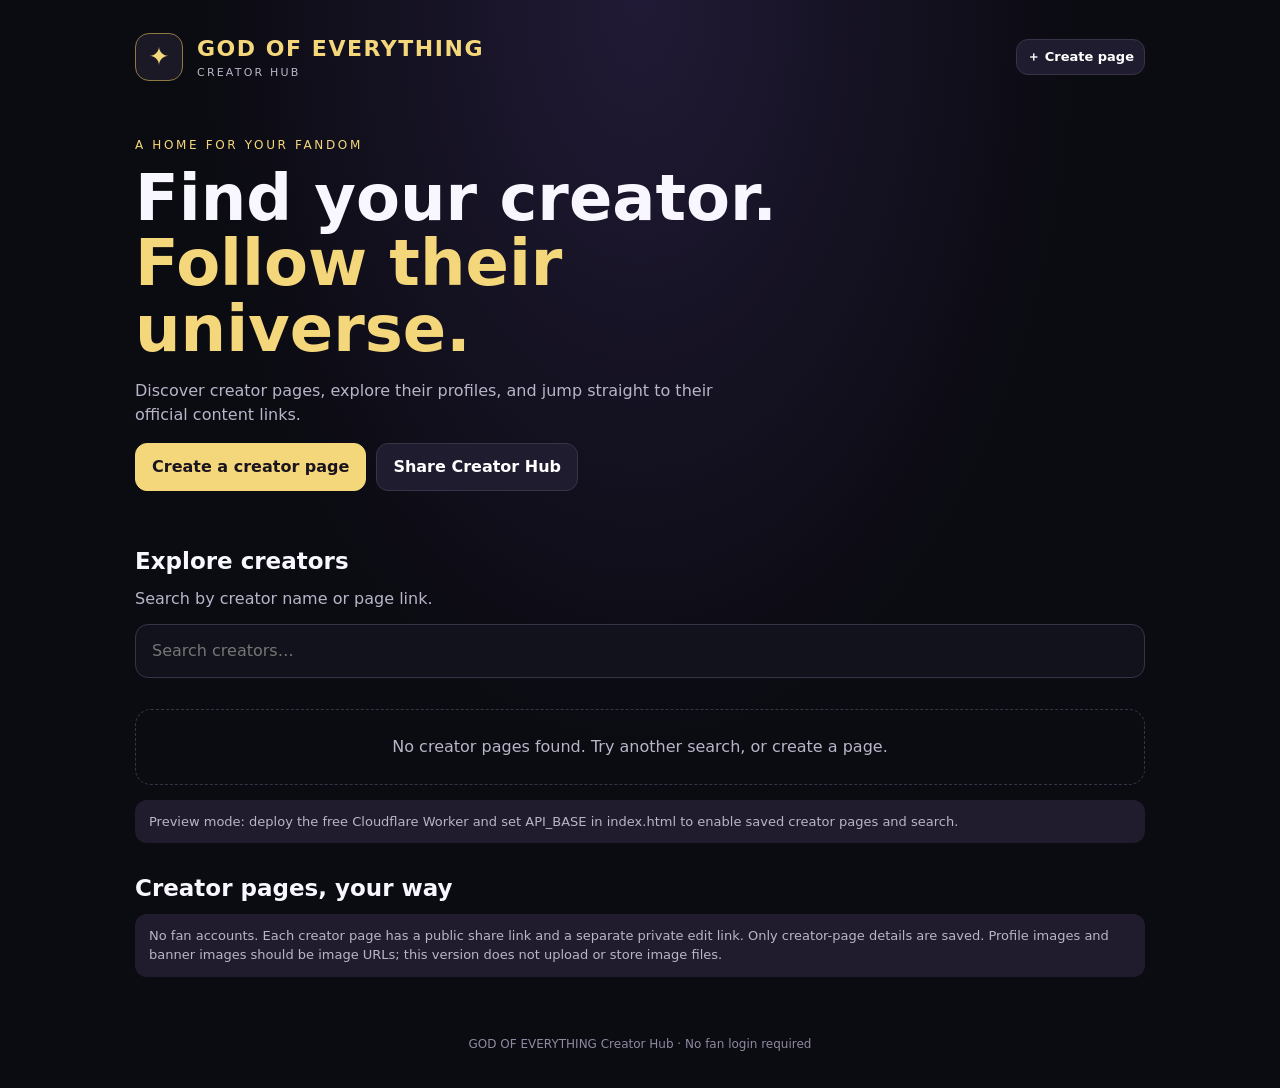
==== index.html @ 26db3690 "Add files via upload" ====
<!doctype html>
<html lang="en">
<head>
<meta charset="utf-8"><meta name="viewport" content="width=device-width, initial-scale=1">
<meta name="theme-color" content="#101019"><title>GOD OF EVERYTHING — Creator Hub</title>
<style>
:root{color-scheme:dark;--bg:#0b0b12;--panel:#151521;--panel2:#201c30;--gold:#f5d77b;--muted:#b9b5c9;--line:#393348;--danger:#ff9c9c}*{box-sizing:border-box}body{margin:0;background:radial-gradient(ellipse at top,#211a36 0%,var(--bg) 48%);color:#f8f6ff;font:16px/1.5 system-ui,-apple-system,Segoe UI,sans-serif}button,input,textarea,select{font:inherit}button{cursor:pointer}.wrap{max-width:1050px;margin:auto;padding:20px}.top{display:flex;align-items:center;gap:14px;padding:12px 0 24px}.logo{width:48px;height:48px;border:1px solid #8f7942;border-radius:14px;display:grid;place-items:center;color:var(--gold);font-size:25px;background:#1c1926}.brand{font-weight:900;letter-spacing:.07em;color:var(--gold);font-size:clamp(16px,3vw,22px)}.sub{color:var(--muted);font-size:11px;letter-spacing:.2em}.hero{padding:30px 0 25px}.eyebrow{color:var(--gold);font-size:12px;letter-spacing:.22em;text-transform:uppercase}.hero h1{font-size:clamp(34px,7vw,64px);line-height:1.03;max-width:720px;margin:12px 0}.hero p{color:var(--muted);max-width:620px}.actions,.filters,.socials{display:flex;gap:10px;flex-wrap:wrap}.btn{border:1px solid var(--line);background:var(--panel2);color:#fff;padding:11px 16px;border-radius:12px;font-weight:700}.btn.primary{background:var(--gold);color:#19141d;border-color:var(--gold)}.btn.small{padding:7px 10px;font-size:13px}.section{margin:28px 0}.section-head{display:flex;justify-content:space-between;gap:12px;align-items:end;flex-wrap:wrap}.section h2{margin:0 0 8px;font-size:23px}.muted{color:var(--muted)}.search{width:100%;padding:14px 16px;border-radius:13px;background:#12121d;border:1px solid var(--line);color:#fff}.grid{display:grid;grid-template-columns:repeat(auto-fill,minmax(230px,1fr));gap:15px;margin-top:16px}.creator-card{overflow:hidden;border:1px solid var(--line);border-radius:18px;background:var(--panel);cursor:pointer;transition:transform .15s,border-color .15s}.creator-card:hover{transform:translateY(-2px);border-color:#8f7942}.cover{height:105px;background:linear-gradient(130deg,#31234b,#17151f 70%);background-position:center;background-size:cover}.card-body{padding:14px}.avatar{width:62px;height:62px;object-fit:cover;border-radius:17px;border:2px solid #29233a;background:#2c2638;margin-top:-42px;position:relative}.creator-card h3{margin:7px 0 2px}.creator-card p{margin:0;color:var(--muted);font-size:14px;min-height:42px}.tag{font-size:11px;border:1px solid var(--line);border-radius:99px;padding:4px 8px;color:var(--gold);display:inline-block;margin-top:10px}.empty{padding:25px;text-align:center;border:1px dashed var(--line);border-radius:16px;color:var(--muted)}.notice{padding:12px 14px;border-radius:12px;background:#211c2d;color:var(--muted);font-size:13px}.footer{padding:30px 0 15px;color:#8f8aa0;font-size:12px;text-align:center}.hidden{display:none!important}.modal{position:fixed;inset:0;background:#05050bd9;display:grid;place-items:center;padding:15px;z-index:5;overflow:auto}.dialog{width:min(720px,100%);max-height:94vh;overflow:auto;background:#13131f;border:1px solid var(--line);border-radius:20px;padding:20px;box-shadow:0 20px 80px #0008}.dialog h2{margin-top:0}.formgrid{display:grid;grid-template-columns:1fr 1fr;gap:12px}.field{display:flex;flex-direction:column;gap:5px}.field.full{grid-column:1/-1}.field label{font-size:13px;color:var(--muted)}.field input,.field textarea,.field select{width:100%;padding:11px;border-radius:10px;border:1px solid var(--line);background:#0c0c15;color:#fff}.field textarea{min-height:80px;resize:vertical}.modal-actions{display:flex;justify-content:space-between;gap:10px;flex-wrap:wrap;margin-top:18px}.profile-cover{height:190px;background:linear-gradient(120deg,#35234f,#17151f);background-position:center;background-size:cover;border-radius:15px}.profile-info{display:flex;align-items:end;gap:15px;margin:-45px 18px 15px;position:relative}.profile-avatar{width:100px;height:100px;object-fit:cover;border-radius:22px;border:3px solid #151521;background:#2b243a}.profile-bio{white-space:pre-wrap;color:var(--muted)}.profile-content{padding:5px 4px}.linkbtn{display:inline-block;text-decoration:none;color:#17131d;background:var(--gold);padding:9px 12px;border-radius:10px;font-weight:750}.secondarylink{color:var(--gold);overflow-wrap:anywhere}.error{color:var(--danger);font-size:13px}.success{color:#b7f5c8;font-size:13px}@media(max-width:600px){.wrap{padding:15px}.formgrid{grid-template-columns:1fr}.field.full{grid-column:auto}.profile-cover{height:145px}.profile-info{margin-left:10px;margin-right:10px}.profile-avatar{width:82px;height:82px}}
</style></head>
<body><main class="wrap">
<header class="top"><div class="logo">✦</div><div><div class="brand">GOD OF EVERYTHING</div><div class="sub">CREATOR HUB</div></div><div style="margin-left:auto"><button class="btn small" id="createTop">＋ Create page</button></div></header>
<section class="hero"><div class="eyebrow">A home for your fandom</div><h1>Find your creator.<br><span style="color:var(--gold)">Follow their universe.</span></h1><p>Discover creator pages, explore their profiles, and jump straight to their official content links.</p><div class="actions"><button class="btn primary" id="createHero">Create a creator page</button><button class="btn" id="copyHome">Share Creator Hub</button></div></section>
<section class="section"><div class="section-head"><div><h2>Explore creators</h2><div class="muted">Search by creator name or page link.</div></div></div><div style="margin-top:13px"><input class="search" id="search" placeholder="Search creators…" autocomplete="off"></div><div class="grid" id="creatorGrid"></div><div id="empty" class="empty hidden" style="margin-top:15px">No creator pages found. Try another search, or create a page.</div><div id="loadNote" class="notice" style="margin-top:15px">Creator directory connects when the free Cloudflare Worker is configured.</div></section>
<section class="section"><h2>Creator pages, your way</h2><div class="notice">No fan accounts. Each creator page has a public share link and a separate private edit link. Only creator-page details are saved. Profile images and banner images should be image URLs; this version does not upload or store image files.</div></section>
<footer class="footer">GOD OF EVERYTHING Creator Hub · No fan login required</footer></main>
<div class="modal hidden" id="editorModal" role="dialog" aria-modal="true"><div class="dialog"><div style="display:flex;justify-content:space-between;gap:12px;align-items:center"><h2 id="editorTitle">Create your creator page</h2><button class="btn small" id="closeEditor">Close</button></div><p class="muted">Add only what you want fans to see. Use public image URLs for profile and banner images.</p><form id="creatorForm"><div class="formgrid">
<div class="field"><label for="name">Creator display name *</label><input id="name" required maxlength="60" placeholder="Your creator name"></div>
<div class="field"><label for="slug">Page address *</label><input id="slug" required maxlength="48" pattern="[A-Za-z0-9-]+" placeholder="your-creator-name"></div>
<div class="field full"><label for="bio">Bio / description</label><textarea id="bio" maxlength="500" placeholder="Tell fans what you create…"></textarea></div>
<div class="field"><label for="avatar">Profile image URL</label><input id="avatar" type="url" placeholder="https://…"></div>
<div class="field"><label for="banner">Background / banner image URL</label><input id="banner" type="url" placeholder="https://…"></div>
<div class="field"><label for="bgcolor">Background colour</label><input id="bgcolor" type="color" value="#211a36" style="height:45px;padding:5px"></div>
<div class="field"><label for="youtube">YouTube link</label><input id="youtube" type="url" placeholder="https://youtube.com/…"></div>
<div class="field"><label for="twitch">Twitch link</label><input id="twitch" type="url" placeholder="https://twitch.tv/…"></div>
<div class="field"><label for="instagram">Instagram link</label><input id="instagram" type="url" placeholder="https://instagram.com/…"></div>
<div class="field"><label for="xlink">X link</label><input id="xlink" type="url" placeholder="https://x.com/…"></div>
<div class="field full"><label for="other">Other content link</label><input id="other" type="url" placeholder="https://…"></div>
<div class="field full"><label for="editKey">Private edit key (only needed to edit an existing page)</label><input id="editKey" type="password" autocomplete="off" placeholder="Leave blank when creating a new page"></div>
</div><p class="muted" style="font-size:12px">Your public page link can be shared with fans. Keep your private edit key secret. Do not put passwords or personal information in your public profile.</p><div id="formMessage" aria-live="polite"></div><div class="modal-actions"><button type="button" class="btn" id="cancelEditor">Cancel</button><button type="submit" class="btn primary" id="saveBtn">Create page</button></div></form></div></div>
<div class="modal hidden" id="profileModal" role="dialog" aria-modal="true"><div class="dialog"><div style="display:flex;justify-content:flex-end"><button class="btn small" id="closeProfile">Close</button></div><div id="profileView"></div><div class="modal-actions"><button class="btn" id="editProfileBtn">Edit this page</button><button class="btn" id="reportBtn">Report page</button><button class="btn primary" id="shareProfileBtn">Copy creator link</button></div><div id="profileMessage" aria-live="polite"></div></div></div>
<script>
// Configure this URL after deploying worker.js. Leave blank for local preview only.
const API_BASE = '';
const $ = id => document.getElementById(id);
let creators = [], activeProfile = null, editingSlug = null;
const fields = ['name','slug','bio','avatar','banner','bgcolor','youtube','twitch','instagram','xlink','other'];
function safeUrl(value){try{const u=new URL(value);return ['https:','http:'].includes(u.protocol)?u.href:''}catch{return ''}}
function slugify(s){return s.toLowerCase().trim().replace(/[^a-z0-9]+/g,'-').replace(/^-|-$/g,'').slice(0,48)}
function esc(s=''){return String(s).replace(/[&<>"']/g,c=>({'&':'&amp;','<':'&lt;','>':'&gt;','"':'&quot;',"'":'&#39;'}[c]))}
function imageStyle(url,fallback){const u=safeUrl(url);return u?`background-image:url('${u.replace(/'/g,'%27')}')`:`background:${fallback}`}
function card(c){return `<article class="creator-card" tabindex="0" data-slug="${esc(c.slug)}"><div class="cover" style="${imageStyle(c.banner,c.bgcolor||'#31234b')}"></div><div class="card-body"><img class="avatar" src="${esc(safeUrl(c.avatar)||'data:image/svg+xml,%3Csvg xmlns=%22http://www.w3.org/2000/svg%22 viewBox=%220 0 100 100%22%3E%3Crect width=%22100%22 height=%22100%22 rx=%2220%22 fill=%22%232c2638%22/%3E%3Ctext x=%2250%22 y=%2264%22 text-anchor=%22middle%22 font-size=%2248%22 fill=%22%23f5d77b%22%3E✦%3C/text%3E%3C/svg%3E')}" alt=""><h3>${esc(c.name)}</h3><p>${esc(c.bio||'Creator page')}</p><span class="tag">Open creator page ↗</span></div></article>`}
function render(){const q=$('search').value.toLowerCase().trim();const filtered=creators.filter(c=>`${c.name} ${c.slug} ${c.bio||''}`.toLowerCase().includes(q));$('creatorGrid').innerHTML=filtered.map(card).join('');$('empty').classList.toggle('hidden',filtered.length!==0);$('creatorGrid').querySelectorAll('[data-slug]').forEach(el=>{const open=()=>showProfile(el.dataset.slug);el.addEventListener('click',open);el.addEventListener('keydown',e=>{if(e.key==='Enter'||e.key===' '){e.preventDefault();open()}})});}
async function loadCreators(){if(!API_BASE){$('loadNote').textContent='Preview mode: deploy the free Cloudflare Worker and set API_BASE in index.html to enable saved creator pages and search.';render();return}try{const r=await fetch(API_BASE+'/creators');if(!r.ok)throw Error('Could not load creator directory');const d=await r.json();creators=d.creators||[];$('loadNote').classList.add('hidden');render();const qs=new URLSearchParams(location.search);const slug=qs.get('creator');if(slug)showProfile(slug);const edit=qs.get('edit'),key=qs.get('key');if(edit&&key){const c=creators.find(x=>x.slug===edit);if(c){openEditor(c);$('editKey').value=key;}}}catch(e){$('loadNote').textContent='Creator directory could not connect. Check the Worker URL and deployment.';render()}}
function openEditor(c=null){editingSlug=c?.slug||null;$('creatorForm').reset();$('bgcolor').value=c?.bgcolor||'#211a36';fields.forEach(k=>{if(c&&$(k))$(k).value=c[k]||''});$('editKey').value='';$('editorTitle').textContent=c?'Edit creator page':'Create your creator page';$('saveBtn').textContent=c?'Save changes':'Create page';$('formMessage').innerHTML='';$('editorModal').classList.remove('hidden');if(c)$('editKey').focus();}
function closeEditor(){$('editorModal').classList.add('hidden')}
function showProfile(slug){const c=creators.find(x=>x.slug===slug);if(!c)return;activeProfile=c;$('profileView').innerHTML=`<div class="profile-cover" style="${imageStyle(c.banner,c.bgcolor||'#211a36')}"></div><div class="profile-info"><img class="profile-avatar" src="${esc(safeUrl(c.avatar)||'data:image/svg+xml,%3Csvg xmlns=%22http://www.w3.org/2000/svg%22 viewBox=%220 0 100 100%22%3E%3Crect width=%22100%22 height=%22100%22 rx=%2220%22 fill=%22%232c2638%22/%3E%3Ctext x=%2250%22 y=%2264%22 text-anchor=%22middle%22 font-size=%2248%22 fill=%22%23f5d77b%22%3E✦%3C/text%3E%3C/svg%3E')}" alt=""><div><h2 style="margin:0">${esc(c.name)}</h2><div class="muted">@${esc(c.slug)}</div></div></div><div class="profile-content"><p class="profile-bio">${esc(c.bio||'Welcome to my creator page!')}</p><div class="socials">${[['YouTube',c.youtube],['Twitch',c.twitch],['Instagram',c.instagram],['X',c.xlink],['Content',c.other]].filter(x=>safeUrl(x[1])).map(([n,u])=>`<a class="linkbtn" href="${esc(safeUrl(u))}" target="_blank" rel="noopener noreferrer">${n} ↗</a>`).join('')}</div><p class="muted" style="font-size:12px;margin-top:16px">Public creator page · ${esc(location.origin+location.pathname+'?creator='+encodeURIComponent(c.slug))}</p></div>`;$('profileMessage').innerHTML='';$('profileModal').classList.remove('hidden');history.replaceState({},'',location.pathname+'?creator='+encodeURIComponent(c.slug));}
async function submitCreator(e){e.preventDefault();const p={};fields.forEach(k=>p[k]=$(k).value.trim());p.slug=slugify(p.slug||p.name);p.bgcolor=$('bgcolor').value;p.editKey=$('editKey').value.trim();if(!p.name||!p.slug){$('formMessage').innerHTML='<p class="error">Creator name and page address are required.</p>';return}for(const k of ['avatar','banner','youtube','twitch','instagram','xlink','other'])if(p[k]&&!safeUrl(p[k])){$('formMessage').innerHTML=`<p class="error">Please enter a valid http or https URL for ${k}.</p>`;return}if(!API_BASE){$('formMessage').innerHTML='<p class="error">Online saving is not connected yet. Deploy worker.js, create the KV binding, and set API_BASE in index.html first.</p>';return}const isEdit=Boolean(editingSlug);if(isEdit&&p.slug!==editingSlug){$('formMessage').innerHTML='<p class="error">For now, the page address cannot be changed while editing.</p>';return}const endpoint=isEdit?'/creators/'+encodeURIComponent(editingSlug):'/creators';const method=isEdit?'PUT':'POST';$('saveBtn').disabled=true;$('formMessage').textContent='Saving…';try{const r=await fetch(API_BASE+endpoint,{method,headers:{'Content-Type':'application/json',...(p.editKey?{'Authorization':'Bearer '+p.editKey}:{})},body:JSON.stringify(p)});const d=await r.json();if(!r.ok)throw Error(d.error||'Could not save creator page');const editKey=d.editKey||p.editKey;if(!isEdit&&editKey){const privateUrl=location.origin+location.pathname+'?edit='+encodeURIComponent(p.slug)+'&key='+encodeURIComponent(editKey);$('formMessage').innerHTML=`<p class="success">Creator page created!</p><p><b>Copy and save your private edit link now. It will not be shown publicly:</b></p><input id="privateLink" class="search" readonly value="${esc(privateUrl)}"><button type="button" class="btn small" id="copyPrivate">Copy private edit link</button><p class="muted">Keep this link secret. The public link is separate.</p>`;$('copyPrivate').onclick=()=>navigator.clipboard.writeText(privateUrl); }else{$('formMessage').innerHTML='<p class="success">Changes saved.</p>'}await loadCreators();if(!isEdit){const c=creators.find(x=>x.slug===p.slug);if(c)activeProfile=c;} }catch(err){$('formMessage').innerHTML=`<p class="error">${esc(err.message)}</p>`}finally{$('saveBtn').disabled=false}}
$('creatorForm').addEventListener('submit',submitCreator);$('createTop').onclick=$('createHero').onclick=()=>openEditor();$('closeEditor').onclick=$('cancelEditor').onclick=closeEditor;$('search').addEventListener('input',render);$('closeProfile').onclick=()=>{$('profileModal').classList.add('hidden');history.replaceState({},'',location.pathname)};$('editProfileBtn').onclick=()=>{const c=activeProfile;$('profileModal').classList.add('hidden');openEditor(c)};$('shareProfileBtn').onclick=async()=>{if(!activeProfile)return;const u=location.origin+location.pathname+'?creator='+encodeURIComponent(activeProfile.slug);try{await navigator.clipboard.writeText(u);$('profileMessage').innerHTML='<p class="success">Creator link copied.</p>'}catch{$('profileMessage').innerHTML=`<p>Copy this link: <span class="secondarylink">${esc(u)}</span></p>`}};$('reportBtn').onclick=()=>{if(!activeProfile)return;const subject=encodeURIComponent('Creator page report: '+activeProfile.name);const body=encodeURIComponent('Please review this creator page.\nPage: '+location.origin+location.pathname+'?creator='+activeProfile.slug+'\nReason: ');location.href='mailto:visvamgg@gmail.com?subject='+subject+'&body='+body};$('copyHome').onclick=async()=>{try{await navigator.clipboard.writeText(location.origin+location.pathname);$('copyHome').textContent='Link copied!'}catch{$('copyHome').textContent=location.origin+location.pathname}};
// Direct links can open public creator pages. Editing requires the private key supplied by the creator.
async function handleDirectLinks(){const qs=new URLSearchParams(location.search);const slug=qs.get('creator');if(slug){await loadCreators();return}const edit=qs.get('edit'),key=qs.get('key');if(edit&&key){await loadCreators();const c=creators.find(x=>x.slug===edit);if(c){openEditor(c);$('editKey').value=key;}}}
loadCreators();
</script></body></html>
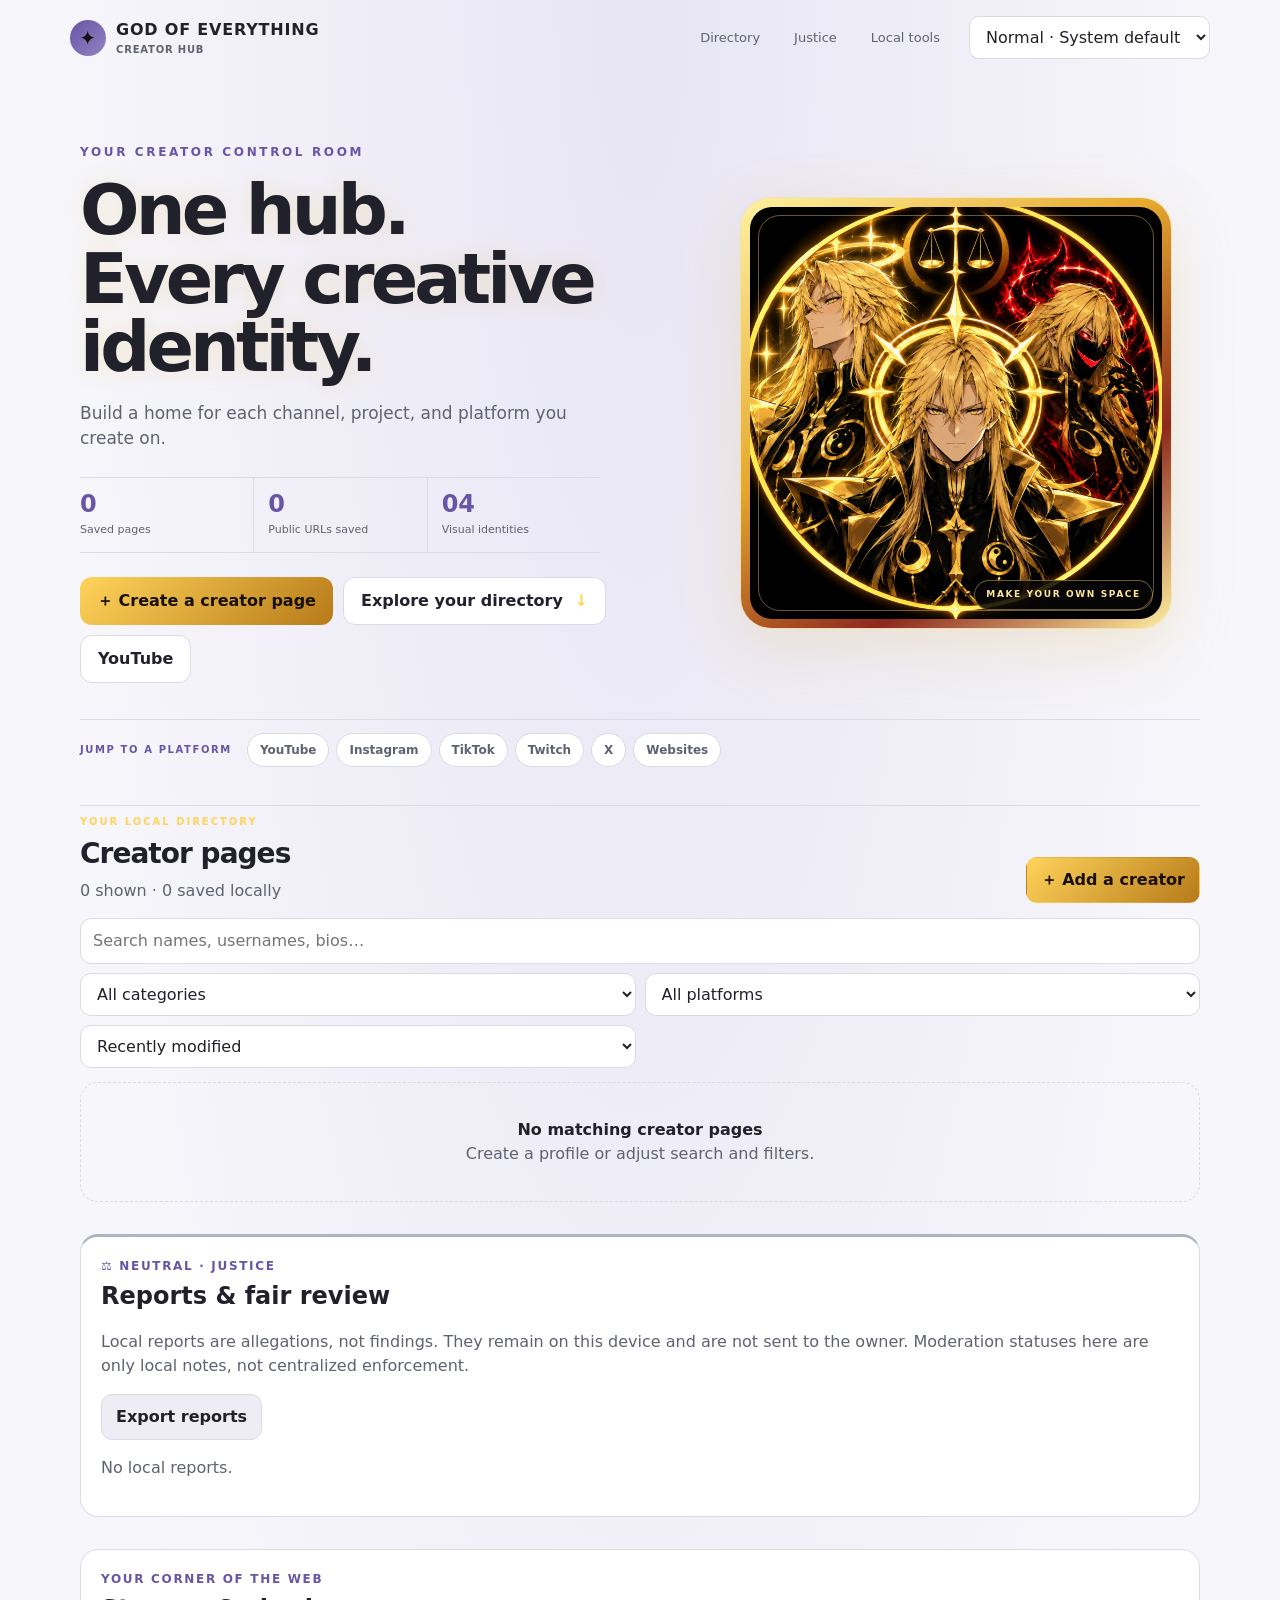
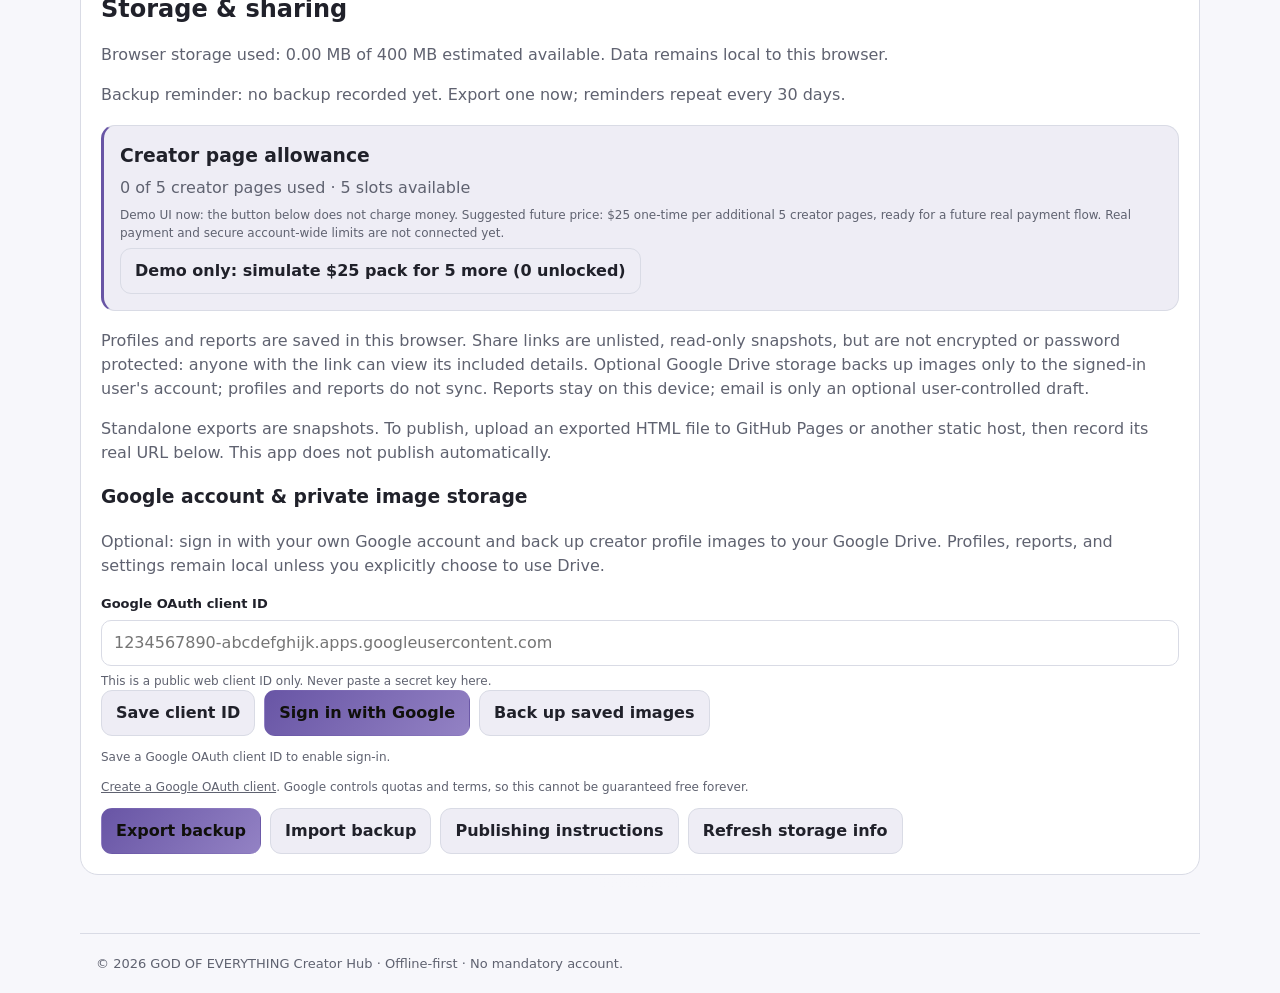
==== commit 6bd717cf: "Add files via upload" ====
--- a/index.html
+++ b/index.html
@@ -1,51 +1,26 @@
-<!doctype html>
+﻿<!doctype html>
 <html lang="en">
 <head>
-<meta charset="utf-8"><meta name="viewport" content="width=device-width, initial-scale=1">
-<meta name="theme-color" content="#101019"><title>GOD OF EVERYTHING — Creator Hub</title>
-<style>
-:root{color-scheme:dark;--bg:#0b0b12;--panel:#151521;--panel2:#201c30;--gold:#f5d77b;--muted:#b9b5c9;--line:#393348;--danger:#ff9c9c}*{box-sizing:border-box}body{margin:0;background:radial-gradient(ellipse at top,#211a36 0%,var(--bg) 48%);color:#f8f6ff;font:16px/1.5 system-ui,-apple-system,Segoe UI,sans-serif}button,input,textarea,select{font:inherit}button{cursor:pointer}.wrap{max-width:1050px;margin:auto;padding:20px}.top{display:flex;align-items:center;gap:14px;padding:12px 0 24px}.logo{width:48px;height:48px;border:1px solid #8f7942;border-radius:14px;display:grid;place-items:center;color:var(--gold);font-size:25px;background:#1c1926}.brand{font-weight:900;letter-spacing:.07em;color:var(--gold);font-size:clamp(16px,3vw,22px)}.sub{color:var(--muted);font-size:11px;letter-spacing:.2em}.hero{padding:30px 0 25px}.eyebrow{color:var(--gold);font-size:12px;letter-spacing:.22em;text-transform:uppercase}.hero h1{font-size:clamp(34px,7vw,64px);line-height:1.03;max-width:720px;margin:12px 0}.hero p{color:var(--muted);max-width:620px}.actions,.filters,.socials{display:flex;gap:10px;flex-wrap:wrap}.btn{border:1px solid var(--line);background:var(--panel2);color:#fff;padding:11px 16px;border-radius:12px;font-weight:700}.btn.primary{background:var(--gold);color:#19141d;border-color:var(--gold)}.btn.small{padding:7px 10px;font-size:13px}.section{margin:28px 0}.section-head{display:flex;justify-content:space-between;gap:12px;align-items:end;flex-wrap:wrap}.section h2{margin:0 0 8px;font-size:23px}.muted{color:var(--muted)}.search{width:100%;padding:14px 16px;border-radius:13px;background:#12121d;border:1px solid var(--line);color:#fff}.grid{display:grid;grid-template-columns:repeat(auto-fill,minmax(230px,1fr));gap:15px;margin-top:16px}.creator-card{overflow:hidden;border:1px solid var(--line);border-radius:18px;background:var(--panel);cursor:pointer;transition:transform .15s,border-color .15s}.creator-card:hover{transform:translateY(-2px);border-color:#8f7942}.cover{height:105px;background:linear-gradient(130deg,#31234b,#17151f 70%);background-position:center;background-size:cover}.card-body{padding:14px}.avatar{width:62px;height:62px;object-fit:cover;border-radius:17px;border:2px solid #29233a;background:#2c2638;margin-top:-42px;position:relative}.creator-card h3{margin:7px 0 2px}.creator-card p{margin:0;color:var(--muted);font-size:14px;min-height:42px}.tag{font-size:11px;border:1px solid var(--line);border-radius:99px;padding:4px 8px;color:var(--gold);display:inline-block;margin-top:10px}.empty{padding:25px;text-align:center;border:1px dashed var(--line);border-radius:16px;color:var(--muted)}.notice{padding:12px 14px;border-radius:12px;background:#211c2d;color:var(--muted);font-size:13px}.footer{padding:30px 0 15px;color:#8f8aa0;font-size:12px;text-align:center}.hidden{display:none!important}.modal{position:fixed;inset:0;background:#05050bd9;display:grid;place-items:center;padding:15px;z-index:5;overflow:auto}.dialog{width:min(720px,100%);max-height:94vh;overflow:auto;background:#13131f;border:1px solid var(--line);border-radius:20px;padding:20px;box-shadow:0 20px 80px #0008}.dialog h2{margin-top:0}.formgrid{display:grid;grid-template-columns:1fr 1fr;gap:12px}.field{display:flex;flex-direction:column;gap:5px}.field.full{grid-column:1/-1}.field label{font-size:13px;color:var(--muted)}.field input,.field textarea,.field select{width:100%;padding:11px;border-radius:10px;border:1px solid var(--line);background:#0c0c15;color:#fff}.field textarea{min-height:80px;resize:vertical}.modal-actions{display:flex;justify-content:space-between;gap:10px;flex-wrap:wrap;margin-top:18px}.profile-cover{height:190px;background:linear-gradient(120deg,#35234f,#17151f);background-position:center;background-size:cover;border-radius:15px}.profile-info{display:flex;align-items:end;gap:15px;margin:-45px 18px 15px;position:relative}.profile-avatar{width:100px;height:100px;object-fit:cover;border-radius:22px;border:3px solid #151521;background:#2b243a}.profile-bio{white-space:pre-wrap;color:var(--muted)}.profile-content{padding:5px 4px}.linkbtn{display:inline-block;text-decoration:none;color:#17131d;background:var(--gold);padding:9px 12px;border-radius:10px;font-weight:750}.secondarylink{color:var(--gold);overflow-wrap:anywhere}.error{color:var(--danger);font-size:13px}.success{color:#b7f5c8;font-size:13px}@media(max-width:600px){.wrap{padding:15px}.formgrid{grid-template-columns:1fr}.field.full{grid-column:auto}.profile-cover{height:145px}.profile-info{margin-left:10px;margin-right:10px}.profile-avatar{width:82px;height:82px}}
-</style></head>
-<body><main class="wrap">
-<header class="top"><div class="logo">✦</div><div><div class="brand">GOD OF EVERYTHING</div><div class="sub">CREATOR HUB</div></div><div style="margin-left:auto"><button class="btn small" id="createTop">＋ Create page</button></div></header>
-<section class="hero"><div class="eyebrow">A home for your fandom</div><h1>Find your creator.<br><span style="color:var(--gold)">Follow their universe.</span></h1><p>Discover creator pages, explore their profiles, and jump straight to their official content links.</p><div class="actions"><button class="btn primary" id="createHero">Create a creator page</button><button class="btn" id="copyHome">Share Creator Hub</button></div></section>
-<section class="section"><div class="section-head"><div><h2>Explore creators</h2><div class="muted">Search by creator name or page link.</div></div></div><div style="margin-top:13px"><input class="search" id="search" placeholder="Search creators…" autocomplete="off"></div><div class="grid" id="creatorGrid"></div><div id="empty" class="empty hidden" style="margin-top:15px">No creator pages found. Try another search, or create a page.</div><div id="loadNote" class="notice" style="margin-top:15px">Creator directory connects when the free Cloudflare Worker is configured.</div></section>
-<section class="section"><h2>Creator pages, your way</h2><div class="notice">No fan accounts. Each creator page has a public share link and a separate private edit link. Only creator-page details are saved. Profile images and banner images should be image URLs; this version does not upload or store image files.</div></section>
-<footer class="footer">GOD OF EVERYTHING Creator Hub · No fan login required</footer></main>
-<div class="modal hidden" id="editorModal" role="dialog" aria-modal="true"><div class="dialog"><div style="display:flex;justify-content:space-between;gap:12px;align-items:center"><h2 id="editorTitle">Create your creator page</h2><button class="btn small" id="closeEditor">Close</button></div><p class="muted">Add only what you want fans to see. Use public image URLs for profile and banner images.</p><form id="creatorForm"><div class="formgrid">
-<div class="field"><label for="name">Creator display name *</label><input id="name" required maxlength="60" placeholder="Your creator name"></div>
-<div class="field"><label for="slug">Page address *</label><input id="slug" required maxlength="48" pattern="[A-Za-z0-9-]+" placeholder="your-creator-name"></div>
-<div class="field full"><label for="bio">Bio / description</label><textarea id="bio" maxlength="500" placeholder="Tell fans what you create…"></textarea></div>
-<div class="field"><label for="avatar">Profile image URL</label><input id="avatar" type="url" placeholder="https://…"></div>
-<div class="field"><label for="banner">Background / banner image URL</label><input id="banner" type="url" placeholder="https://…"></div>
-<div class="field"><label for="bgcolor">Background colour</label><input id="bgcolor" type="color" value="#211a36" style="height:45px;padding:5px"></div>
-<div class="field"><label for="youtube">YouTube link</label><input id="youtube" type="url" placeholder="https://youtube.com/…"></div>
-<div class="field"><label for="twitch">Twitch link</label><input id="twitch" type="url" placeholder="https://twitch.tv/…"></div>
-<div class="field"><label for="instagram">Instagram link</label><input id="instagram" type="url" placeholder="https://instagram.com/…"></div>
-<div class="field"><label for="xlink">X link</label><input id="xlink" type="url" placeholder="https://x.com/…"></div>
-<div class="field full"><label for="other">Other content link</label><input id="other" type="url" placeholder="https://…"></div>
-<div class="field full"><label for="editKey">Private edit key (only needed to edit an existing page)</label><input id="editKey" type="password" autocomplete="off" placeholder="Leave blank when creating a new page"></div>
-</div><p class="muted" style="font-size:12px">Your public page link can be shared with fans. Keep your private edit key secret. Do not put passwords or personal information in your public profile.</p><div id="formMessage" aria-live="polite"></div><div class="modal-actions"><button type="button" class="btn" id="cancelEditor">Cancel</button><button type="submit" class="btn primary" id="saveBtn">Create page</button></div></form></div></div>
-<div class="modal hidden" id="profileModal" role="dialog" aria-modal="true"><div class="dialog"><div style="display:flex;justify-content:flex-end"><button class="btn small" id="closeProfile">Close</button></div><div id="profileView"></div><div class="modal-actions"><button class="btn" id="editProfileBtn">Edit this page</button><button class="btn" id="reportBtn">Report page</button><button class="btn primary" id="shareProfileBtn">Copy creator link</button></div><div id="profileMessage" aria-live="polite"></div></div></div>
-<script>
-// Configure this URL after deploying worker.js. Leave blank for local preview only.
-const API_BASE = '';
-const $ = id => document.getElementById(id);
-let creators = [], activeProfile = null, editingSlug = null;
-const fields = ['name','slug','bio','avatar','banner','bgcolor','youtube','twitch','instagram','xlink','other'];
-function safeUrl(value){try{const u=new URL(value);return ['https:','http:'].includes(u.protocol)?u.href:''}catch{return ''}}
-function slugify(s){return s.toLowerCase().trim().replace(/[^a-z0-9]+/g,'-').replace(/^-|-$/g,'').slice(0,48)}
-function esc(s=''){return String(s).replace(/[&<>"']/g,c=>({'&':'&amp;','<':'&lt;','>':'&gt;','"':'&quot;',"'":'&#39;'}[c]))}
-function imageStyle(url,fallback){const u=safeUrl(url);return u?`background-image:url('${u.replace(/'/g,'%27')}')`:`background:${fallback}`}
-function card(c){return `<article class="creator-card" tabindex="0" data-slug="${esc(c.slug)}"><div class="cover" style="${imageStyle(c.banner,c.bgcolor||'#31234b')}"></div><div class="card-body"><img class="avatar" src="${esc(safeUrl(c.avatar)||'data:image/svg+xml,%3Csvg xmlns=%22http://www.w3.org/2000/svg%22 viewBox=%220 0 100 100%22%3E%3Crect width=%22100%22 height=%22100%22 rx=%2220%22 fill=%22%232c2638%22/%3E%3Ctext x=%2250%22 y=%2264%22 text-anchor=%22middle%22 font-size=%2248%22 fill=%22%23f5d77b%22%3E✦%3C/text%3E%3C/svg%3E')}" alt=""><h3>${esc(c.name)}</h3><p>${esc(c.bio||'Creator page')}</p><span class="tag">Open creator page ↗</span></div></article>`}
-function render(){const q=$('search').value.toLowerCase().trim();const filtered=creators.filter(c=>`${c.name} ${c.slug} ${c.bio||''}`.toLowerCase().includes(q));$('creatorGrid').innerHTML=filtered.map(card).join('');$('empty').classList.toggle('hidden',filtered.length!==0);$('creatorGrid').querySelectorAll('[data-slug]').forEach(el=>{const open=()=>showProfile(el.dataset.slug);el.addEventListener('click',open);el.addEventListener('keydown',e=>{if(e.key==='Enter'||e.key===' '){e.preventDefault();open()}})});}
-async function loadCreators(){if(!API_BASE){$('loadNote').textContent='Preview mode: deploy the free Cloudflare Worker and set API_BASE in index.html to enable saved creator pages and search.';render();return}try{const r=await fetch(API_BASE+'/creators');if(!r.ok)throw Error('Could not load creator directory');const d=await r.json();creators=d.creators||[];$('loadNote').classList.add('hidden');render();const qs=new URLSearchParams(location.search);const slug=qs.get('creator');if(slug)showProfile(slug);const edit=qs.get('edit'),key=qs.get('key');if(edit&&key){const c=creators.find(x=>x.slug===edit);if(c){openEditor(c);$('editKey').value=key;}}}catch(e){$('loadNote').textContent='Creator directory could not connect. Check the Worker URL and deployment.';render()}}
-function openEditor(c=null){editingSlug=c?.slug||null;$('creatorForm').reset();$('bgcolor').value=c?.bgcolor||'#211a36';fields.forEach(k=>{if(c&&$(k))$(k).value=c[k]||''});$('editKey').value='';$('editorTitle').textContent=c?'Edit creator page':'Create your creator page';$('saveBtn').textContent=c?'Save changes':'Create page';$('formMessage').innerHTML='';$('editorModal').classList.remove('hidden');if(c)$('editKey').focus();}
-function closeEditor(){$('editorModal').classList.add('hidden')}
-function showProfile(slug){const c=creators.find(x=>x.slug===slug);if(!c)return;activeProfile=c;$('profileView').innerHTML=`<div class="profile-cover" style="${imageStyle(c.banner,c.bgcolor||'#211a36')}"></div><div class="profile-info"><img class="profile-avatar" src="${esc(safeUrl(c.avatar)||'data:image/svg+xml,%3Csvg xmlns=%22http://www.w3.org/2000/svg%22 viewBox=%220 0 100 100%22%3E%3Crect width=%22100%22 height=%22100%22 rx=%2220%22 fill=%22%232c2638%22/%3E%3Ctext x=%2250%22 y=%2264%22 text-anchor=%22middle%22 font-size=%2248%22 fill=%22%23f5d77b%22%3E✦%3C/text%3E%3C/svg%3E')}" alt=""><div><h2 style="margin:0">${esc(c.name)}</h2><div class="muted">@${esc(c.slug)}</div></div></div><div class="profile-content"><p class="profile-bio">${esc(c.bio||'Welcome to my creator page!')}</p><div class="socials">${[['YouTube',c.youtube],['Twitch',c.twitch],['Instagram',c.instagram],['X',c.xlink],['Content',c.other]].filter(x=>safeUrl(x[1])).map(([n,u])=>`<a class="linkbtn" href="${esc(safeUrl(u))}" target="_blank" rel="noopener noreferrer">${n} ↗</a>`).join('')}</div><p class="muted" style="font-size:12px;margin-top:16px">Public creator page · ${esc(location.origin+location.pathname+'?creator='+encodeURIComponent(c.slug))}</p></div>`;$('profileMessage').innerHTML='';$('profileModal').classList.remove('hidden');history.replaceState({},'',location.pathname+'?creator='+encodeURIComponent(c.slug));}
-async function submitCreator(e){e.preventDefault();const p={};fields.forEach(k=>p[k]=$(k).value.trim());p.slug=slugify(p.slug||p.name);p.bgcolor=$('bgcolor').value;p.editKey=$('editKey').value.trim();if(!p.name||!p.slug){$('formMessage').innerHTML='<p class="error">Creator name and page address are required.</p>';return}for(const k of ['avatar','banner','youtube','twitch','instagram','xlink','other'])if(p[k]&&!safeUrl(p[k])){$('formMessage').innerHTML=`<p class="error">Please enter a valid http or https URL for ${k}.</p>`;return}if(!API_BASE){$('formMessage').innerHTML='<p class="error">Online saving is not connected yet. Deploy worker.js, create the KV binding, and set API_BASE in index.html first.</p>';return}const isEdit=Boolean(editingSlug);if(isEdit&&p.slug!==editingSlug){$('formMessage').innerHTML='<p class="error">For now, the page address cannot be changed while editing.</p>';return}const endpoint=isEdit?'/creators/'+encodeURIComponent(editingSlug):'/creators';const method=isEdit?'PUT':'POST';$('saveBtn').disabled=true;$('formMessage').textContent='Saving…';try{const r=await fetch(API_BASE+endpoint,{method,headers:{'Content-Type':'application/json',...(p.editKey?{'Authorization':'Bearer '+p.editKey}:{})},body:JSON.stringify(p)});const d=await r.json();if(!r.ok)throw Error(d.error||'Could not save creator page');const editKey=d.editKey||p.editKey;if(!isEdit&&editKey){const privateUrl=location.origin+location.pathname+'?edit='+encodeURIComponent(p.slug)+'&key='+encodeURIComponent(editKey);$('formMessage').innerHTML=`<p class="success">Creator page created!</p><p><b>Copy and save your private edit link now. It will not be shown publicly:</b></p><input id="privateLink" class="search" readonly value="${esc(privateUrl)}"><button type="button" class="btn small" id="copyPrivate">Copy private edit link</button><p class="muted">Keep this link secret. The public link is separate.</p>`;$('copyPrivate').onclick=()=>navigator.clipboard.writeText(privateUrl); }else{$('formMessage').innerHTML='<p class="success">Changes saved.</p>'}await loadCreators();if(!isEdit){const c=creators.find(x=>x.slug===p.slug);if(c)activeProfile=c;} }catch(err){$('formMessage').innerHTML=`<p class="error">${esc(err.message)}</p>`}finally{$('saveBtn').disabled=false}}
-$('creatorForm').addEventListener('submit',submitCreator);$('createTop').onclick=$('createHero').onclick=()=>openEditor();$('closeEditor').onclick=$('cancelEditor').onclick=closeEditor;$('search').addEventListener('input',render);$('closeProfile').onclick=()=>{$('profileModal').classList.add('hidden');history.replaceState({},'',location.pathname)};$('editProfileBtn').onclick=()=>{const c=activeProfile;$('profileModal').classList.add('hidden');openEditor(c)};$('shareProfileBtn').onclick=async()=>{if(!activeProfile)return;const u=location.origin+location.pathname+'?creator='+encodeURIComponent(activeProfile.slug);try{await navigator.clipboard.writeText(u);$('profileMessage').innerHTML='<p class="success">Creator link copied.</p>'}catch{$('profileMessage').innerHTML=`<p>Copy this link: <span class="secondarylink">${esc(u)}</span></p>`}};$('reportBtn').onclick=()=>{if(!activeProfile)return;const subject=encodeURIComponent('Creator page report: '+activeProfile.name);const body=encodeURIComponent('Please review this creator page.\nPage: '+location.origin+location.pathname+'?creator='+activeProfile.slug+'\nReason: ');location.href='mailto:visvamgg@gmail.com?subject='+subject+'&body='+body};$('copyHome').onclick=async()=>{try{await navigator.clipboard.writeText(location.origin+location.pathname);$('copyHome').textContent='Link copied!'}catch{$('copyHome').textContent=location.origin+location.pathname}};
-// Direct links can open public creator pages. Editing requires the private key supplied by the creator.
-async function handleDirectLinks(){const qs=new URLSearchParams(location.search);const slug=qs.get('creator');if(slug){await loadCreators();return}const edit=qs.get('edit'),key=qs.get('key');if(edit&&key){await loadCreators();const c=creators.find(x=>x.slug===edit);if(c){openEditor(c);$('editKey').value=key;}}}
-loadCreators();
-</script></body></html>
+<meta charset="utf-8"><meta name="viewport" content="width=device-width,initial-scale=1"><meta name="theme-color" content="#080706"><meta name="description" content="Official GOD OF EVERYTHING creator hub. Browse and manage creator pages and social links.">
+<link rel="manifest" href="manifest.json"><link rel="icon" href="icon.svg" type="image/svg+xml"><link rel="stylesheet" href="styles.css"><title>GOD OF EVERYTHING — Creator Hub</title>
+</head>
+<body data-theme="normal">
+<header><div class="wrap top"><a class="brand" href="#home"><span class="mark" aria-hidden="true">✦</span><span>GOD OF EVERYTHING<small>CREATOR HUB</small></span></a><nav class="hub-nav" aria-label="Hub navigation"><a href="#creators">Directory</a><a href="#justice">Justice</a><a href="#settings">Local tools</a></nav><label class="sr-only" for="appTheme">Dashboard theme</label><select id="appTheme" aria-label="Dashboard theme"><option value="normal">Normal · System default</option><option value="good">Good · Holy</option><option value="evil">Bad · Devil</option><option value="justice">Neutral · Yin & Yang</option></select></div></header>
+<main class="wrap simple-home" id="home"><section class="simple-profile" aria-labelledby="homeTitle"><div class="home-copy"><p class="eyebrow">YOUR CREATOR CONTROL ROOM</p><h1 id="homeTitle">One hub.<br>Every creative identity.</h1><p class="tagline">Build a home for each channel, project, and platform you create on.</p><div class="home-stats" aria-label="Creator hub overview"><div><strong id="statProfiles">0</strong><span>Saved pages</span></div><div><strong id="statPublicLinks">0</strong><span>Public URLs saved</span></div><div><strong>04</strong><span>Visual identities</span></div></div><div class="simple-quicklinks"><button id="createTop">＋ Create a creator page</button><a href="#creators">Explore your directory <span>↓</span></a><a href="https://youtube.com" target="_blank" rel="noopener noreferrer">YouTube</a></div></div><div class="simple-art-frame"><img class="simple-art" src="brand-artwork.png" alt="GOD OF EVERYTHING character artwork" onerror="this.hidden=true;this.nextElementSibling.hidden=false"><div class="simple-art-fallback" hidden aria-label="GOD OF EVERYTHING artwork unavailable"><span>GOD</span><b>OF</b><span>EVERYTHING</span><i>✦</i></div><span class="art-caption">MAKE YOUR OWN SPACE</span></div><nav class="platform-shortcuts" aria-label="Filter creator pages by platform"><span>JUMP TO A PLATFORM</span><button data-home-platform="youtube">YouTube</button><button data-home-platform="instagram">Instagram</button><button data-home-platform="tiktok">TikTok</button><button data-home-platform="twitch">Twitch</button><button data-home-platform="x">X</button><button data-home-platform="website">Websites</button></nav></section><section class="simple-index" id="creators"><div class="simple-index-head"><div><p class="eyebrow">YOUR LOCAL DIRECTORY</p><h2>Creator pages</h2><p id="count" class="muted">Loading local data…</p></div><button class="primary" id="createDirectory">＋ Add a creator</button></div><div class="filters"><label class="sr-only" for="search">Search creator pages</label><input id="search" type="search" placeholder="Search names, usernames, bios…"><label class="sr-only" for="categoryFilter">Filter by category</label><select id="categoryFilter"><option value="">All categories</option><option>Art & design</option><option>Business</option><option>Comedy</option><option>Education</option><option>Fashion & beauty</option><option>Fitness & health</option><option>Food</option><option>Gaming</option><option>Lifestyle</option><option>Music</option><option>News & commentary</option><option>Podcast</option><option>Technology</option><option>Travel</option><option>Other</option></select><label class="sr-only" for="platformFilter">Filter by platform</label><select id="platformFilter"><option value="">All platforms</option><option value="youtube">YouTube</option><option value="instagram">Instagram</option><option value="tiktok">TikTok</option><option value="twitch">Twitch</option><option value="x">X</option><option value="facebook">Facebook</option><option value="discord">Discord</option><option value="linkedin">LinkedIn</option><option value="website">Website</option><option value="other">Other/custom</option></select><label class="sr-only" for="sort">Sort pages</label><select id="sort"><option value="updated">Recently modified</option><option value="name">Creator name</option><option value="created">Recently created</option></select></div><div id="grid" class="grid"></div></section><input id="backupInput" type="file" accept="application/json,.json" hidden>
+<section class="panel justice-panel" id="justice"><div class="eyebrow">⚖ Neutral · Justice</div><h2>Reports & fair review</h2><p class="muted">Local reports are allegations, not findings. They remain on this device and are not sent to the owner. Moderation statuses here are only local notes, not centralized enforcement.</p><div class="actions"><button id="reportsExport" class="secondary">Export reports</button></div><div id="reportsList"></div></section>
+<section class="panel" id="settings"><div class="eyebrow">Your corner of the web</div><h2>Storage & sharing</h2><p id="storageInfo" class="muted">Checking local storage…</p><p id="backupReminder" class="muted" role="status">Checking backup reminder…</p><div class="creator-quota" aria-labelledby="creatorQuotaTitle"><h3 id="creatorQuotaTitle">Creator page allowance</h3><p id="creatorQuotaStatus" class="muted" role="status">Checking creator page allowance…</p><p class="hint">Demo UI now: the button below does not charge money. Suggested future price: $25 one-time per additional 5 creator pages, ready for a future real payment flow. Real payment and secure account-wide limits are not connected yet.</p><button id="demoUnlockCreatorPack" class="secondary" type="button">Demo only: simulate $25 pack for 5 more</button></div><p class="muted">Profiles and reports are saved in this browser. Share links are unlisted, read-only snapshots, but are not encrypted or password protected: anyone with the link can view its included details. Optional Google Drive storage backs up images only to the signed-in user's account; profiles and reports do not sync. Reports stay on this device; email is only an optional user-controlled draft.</p><p class="muted">Standalone exports are snapshots. To publish, upload an exported HTML file to GitHub Pages or another static host, then record its real URL below. This app does not publish automatically.</p><div class="actions"><button class="primary" id="backupExport">Export backup</button><label class="btn secondary" for="backupInput">Import backup</label><button id="publishingHelp" class="secondary">Publishing instructions</button><button id="storageRefresh" class="secondary">Refresh storage info</button></div><div id="publishingPanel" class="hint" hidden><p>1. Select Export on a profile. 2. Upload the downloaded HTML file to GitHub Pages or another static host. 3. Open and verify the public page. 4. Return to that profile and save the actual public URL in its Published URL field. Future edits require exporting and uploading the updated file. A single static file is not a shared multi-user database.</p></div></section>
+</main><footer><div class="wrap">© <span id="year"></span> GOD OF EVERYTHING Creator Hub · Offline-first · No mandatory account.</div></footer>
+<div class="backdrop" id="editorDialog" role="dialog" aria-modal="true" aria-labelledby="editorTitle"><section class="modal"><div class="modal-head"><div><div class="eyebrow">Creator page builder</div><h2 id="editorTitle">Create creator page</h2></div><button class="close" data-close="editorDialog" aria-label="Close">×</button></div><form id="editorForm"><div class="form-grid">
+<div class="field"><label for="name">Creator name *</label><input id="name" required maxlength="70"></div><div class="field"><label for="slug">Username / page ID *</label><input id="slug" required maxlength="48" pattern="[a-zA-Z0-9\-]+"><span class="hint">Letters, numbers, and hyphens only.</span></div>
+<div class="field"><label for="category">Category</label><select id="category"><option>Other</option><option>Art & design</option><option>Business</option><option>Comedy</option><option>Education</option><option>Fashion & beauty</option><option>Fitness & health</option><option>Food</option><option>Gaming</option><option>Lifestyle</option><option>Music</option><option>News & commentary</option><option>Podcast</option><option>Technology</option><option>Travel</option></select></div><div class="field"><label for="profileTheme">Creator page theme</label><select id="profileTheme"><option value="normal">Normal · System default</option><option value="good">Good · Holy</option><option value="evil">Bad · Devil</option><option value="justice">Neutral · Yin & Yang</option></select></div>
+<div class="field full"><label for="bio">Short biography</label><textarea id="bio" maxlength="500"></textarea></div><div class="field full"><label for="description">Long description</label><textarea id="description" maxlength="4000"></textarea></div>
+<div class="field"><label for="avatarFile">Profile picture</label><input id="avatarFile" type="file" accept="image/png,image/jpeg,image/webp,image/gif"><img id="avatarPreview" class="editor-image-preview" alt="Profile picture preview" hidden><button id="removeAvatar" type="button" class="secondary image-remove" hidden>Remove profile picture</button><span class="hint">PNG, JPEG, WebP or GIF. Max 1.2 MB. Images are stored on this device and included in backups and page exports.</span></div><div class="field"><label for="coverFile">Cover image</label><input id="coverFile" type="file" accept="image/png,image/jpeg,image/webp,image/gif"><img id="coverPreview" class="editor-image-preview cover-preview" alt="Cover image preview" hidden><button id="removeCover" type="button" class="secondary image-remove" hidden>Remove cover image</button><span class="hint">PNG, JPEG, WebP or GIF. Max 1.2 MB.</span></div>
+<div class="field"><label for="backgroundColor">Background color</label><input id="backgroundColor" type="color" value="#0b1020"></div><div class="field"><label for="backgroundGradient">Background gradient</label><select id="backgroundGradient"><option value="">Theme default</option><option value="sunrise">Warm sunrise</option><option value="ocean">Ocean blue</option><option value="cosmic">Cosmic violet</option></select></div>
+<div class="field"><label for="youtube">YouTube</label><input id="youtube" type="url" placeholder="https://youtube.com/@name"></div><div class="field"><label for="instagram">Instagram</label><input id="instagram" type="url" placeholder="https://instagram.com/name"></div><div class="field"><label for="tiktok">TikTok</label><input id="tiktok" type="url" placeholder="https://tiktok.com/@name"></div><div class="field"><label for="twitch">Twitch</label><input id="twitch" type="url" placeholder="https://twitch.tv/name"></div><div class="field"><label for="x">X</label><input id="x" type="url" placeholder="https://x.com/name"></div><div class="field"><label for="facebook">Facebook</label><input id="facebook" type="url" placeholder="https://facebook.com/name"></div><div class="field"><label for="discord">Discord</label><input id="discord" type="url" placeholder="https://discord.gg/..."></div><div class="field"><label for="linkedin">LinkedIn</label><input id="linkedin" type="url" placeholder="https://linkedin.com/in/name"></div><div class="field"><label for="website">Website / podcast</label><input id="website" type="url" placeholder="https://example.com"></div><div class="field"><label for="other">Other social link</label><input id="other" type="url" placeholder="https://..."></div>
+<div class="field full"><label>Custom links</label><div id="customLinks"></div><div class="actions"><button type="button" id="addCustomLink" class="secondary">＋ Add link</button><button type="button" id="resetTheme" class="secondary">Reset theme defaults</button></div></div><div class="field full"><label for="publishedUrl">Published URL (optional)</label><input id="publishedUrl" type="url" placeholder="Save only after you upload and verify the real URL"></div></div><p class="hint">Theme changes preserve profile details. Local drafts are not public. Social URLs are manual links; no account is connected.</p><div class="actions"><button type="button" class="secondary" data-close="editorDialog">Cancel</button><button type="button" class="secondary" id="editorPreview">Preview unsaved changes</button><button type="submit" class="primary">Save page</button></div></form></section></div>
+<div class="backdrop" id="previewDialog" role="dialog" aria-modal="true" aria-labelledby="previewTitle"><section class="modal preview"><div class="modal-head"><div><div class="eyebrow">Local preview · not published</div><h2 id="previewTitle">Creator page preview</h2></div><button class="close" data-close="previewDialog" aria-label="Close">×</button></div><div id="previewContent"></div><div class="actions"><button class="secondary" data-close="previewDialog">Close</button><button id="previewReport" class="secondary">Report page</button><button id="previewShare" class="secondary">Share page</button><button id="previewExport" class="primary">Export standalone HTML</button></div></section></div>
+<div class="backdrop" id="shareLinkDialog" role="dialog" aria-modal="true" aria-labelledby="shareLinkTitle"><section class="modal"><div class="modal-head"><div><div class="eyebrow">Creator page link</div><h2 id="shareLinkTitle">Your share link is ready</h2></div><button class="close" data-close="shareLinkDialog" aria-label="Close">×</button></div><p id="shareLinkNote" class="muted"></p><div class="field"><label for="shareLinkValue">Shareable link</label><input id="shareLinkValue" type="url" readonly></div><div class="actions"><button class="secondary" data-close="shareLinkDialog">Close</button><button id="copyShareLink" class="primary">Copy link</button></div></section></div>
+<div class="backdrop" id="reportDialog" role="dialog" aria-modal="true" aria-labelledby="reportTitle"><section class="modal"><div class="modal-head"><div><div class="eyebrow">Neutral · Justice</div><h2 id="reportTitle">Report a page</h2></div><button class="close" data-close="reportDialog" aria-label="Close">×</button></div><form id="reportForm"><p id="reportedPage" class="muted"></p><input id="reportPageId" type="hidden"><div class="field"><label for="reportCategory">Category *</label><select id="reportCategory" required><option value="">Choose a reason</option><option>Impersonation</option><option>Spam</option><option>Inappropriate content</option><option>Broken or misleading links</option><option>Other</option></select></div><div class="field"><label for="reportDetails">Explanation *</label><textarea id="reportDetails" required maxlength="1200"></textarea></div><div class="field"><label for="reportReference">Reference to relevant content (optional)</label><input id="reportReference" type="url" placeholder="https://..."></div><p class="hint">Saved only on this device. It will not be sent to the owner. A report is not proof of wrongdoing.</p><div class="actions"><button type="button" class="secondary" data-close="reportDialog">Cancel</button><button type="submit" class="primary">Save local report</button></div></form></section></div>
+<div class="backdrop" id="importDialog" role="dialog" aria-modal="true" aria-labelledby="importTitle"><section class="modal"><div class="modal-head"><div><div class="eyebrow">Backup restore</div><h2 id="importTitle">Review import</h2></div><button class="close" data-close="importDialog" aria-label="Close">×</button></div><p id="importSummary"></p><label for="importMode">Import behavior</label><select id="importMode"><option value="merge">Merge (replace matching IDs)</option><option value="replace">Replace all local profiles and reports</option></select><div class="actions"><button class="secondary" data-close="importDialog">Cancel</button><button id="confirmImport" class="primary">Confirm import</button></div></section></div>
+<div class="toast" id="toast" role="status" aria-live="polite"></div><script src="https://accounts.google.com/gsi/client" async defer></script><script src="drive-storage.js" defer></script><script src="app.js" defer></script>
+</body></html>
--- a/styles.css
+++ b/styles.css
@@ -0,0 +1,209 @@
+:root{color-scheme:dark;--bg:#080706;--surface:#15120e;--surface2:#211a10;--text:#fff8e7;--muted:#c2b69b;--line:#5a4520;--accent:#ffd45b;--accent-2:#b77a19}
+body[data-theme="good"]{color-scheme:light;--bg:#fffaf0;--surface:#fff;--surface2:#fff5dc;--text:#29251b;--muted:#6b6251;--line:#e8d9b7;--accent:#b28b35;--accent-2:#e3bd6a}
+body[data-theme="evil"]{--bg:#10090c;--surface:#1c1117;--surface2:#2d161f;--text:#fff1f3;--muted:#c5aab1;--line:#542938;--accent:#ef5268;--accent-2:#a81834}
+body[data-theme="justice"]{--bg:#17191d;--surface:#22262c;--surface2:#2c3139;--text:#f1f2f3;--muted:#b5bac2;--line:#454b55;--accent:#c5ccd4;--accent-2:#969fa9}
+*{box-sizing:border-box}body{margin:0;background:radial-gradient(ellipse at 50% 0%,#49300d 0%,#17100a 28%,var(--bg) 68%);color:var(--text);font:16px/1.5 system-ui,-apple-system,"Segoe UI",sans-serif;transition:background .3s,color .2s}body[data-theme="good"]{background:radial-gradient(ellipse at 50% 0%,#fff0c7 0%,#fffaf0 65%)}body[data-theme="evil"]{background:radial-gradient(ellipse at 50% 0%,#441423 0%,#10090c 68%)}body[data-theme="justice"]{background:radial-gradient(ellipse at 50% 0%,#343941 0%,#17191d 68%)}a{color:inherit}.wrap{width:min(1140px,calc(100% - 32px));margin:auto}header{position:relative;z-index:5;background:transparent;border-bottom:0}.top{display:flex;align-items:center;justify-content:space-between;gap:16px;padding:16px 0;flex-wrap:wrap}.brand{display:flex;align-items:center;gap:10px;text-decoration:none;font-weight:850;letter-spacing:.05em}.brand small{display:block;font-size:10px;color:var(--muted);font-weight:600}.mark{width:36px;height:36px;border-radius:50%;display:grid;place-items:center;background:linear-gradient(135deg,var(--accent),var(--accent-2));color:#111;font-size:20px}.top-actions,.actions,.filters,.card-actions,.report-actions{display:flex;gap:9px;align-items:center;flex-wrap:wrap}.top-actions a{font-size:13px;text-decoration:none;color:var(--muted)}.top-actions a:hover{color:var(--text)}button,.btn{border:1px solid transparent;border-radius:11px;padding:10px 14px;font:inherit;font-weight:730;cursor:pointer;text-decoration:none;display:inline-flex;align-items:center;justify-content:center;gap:7px;background:var(--surface2);color:var(--text)}button:hover,.btn:hover{filter:brightness(1.12)}button:focus-visible,a:focus-visible,input:focus-visible,select:focus-visible,textarea:focus-visible{outline:2px solid var(--accent);outline-offset:2px}.primary{background:linear-gradient(130deg,var(--accent),var(--accent-2));color:#10100c}.secondary{border-color:var(--line)}.danger{background:#562533;color:#ffe0e6}select,input,textarea{font:inherit;color:var(--text);background:var(--surface);border:1px solid var(--line);border-radius:10px;padding:10px 12px}select,input{min-height:42px}textarea{min-height:86px;resize:vertical}main{padding:28px 0 58px}.hero{display:grid;grid-template-columns:1.2fr .8fr;gap:24px;align-items:center;padding:20px 0}.eyebrow{color:var(--accent);font-size:12px;font-weight:850;letter-spacing:.14em;text-transform:uppercase}h1{font-size:clamp(36px,5vw,58px);line-height:1.05;letter-spacing:-.04em;margin:10px 0 16px}.gradient{background:linear-gradient(100deg,var(--text),var(--accent),#b399e8);background-clip:text;color:transparent}.lead{color:var(--muted);max-width:660px;font-size:17px}.hero-card,.panel{background:var(--surface);border:1px solid var(--line);border-radius:18px;padding:20px}.hero-card p,.muted,.hint{color:var(--muted)}.notice{border:1px solid var(--line);background:var(--surface);border-radius:12px;padding:12px 15px;margin:14px 0;color:var(--muted);font-size:13px}.notice strong{color:var(--text)}.toolbar{display:flex;gap:12px;align-items:end;justify-content:space-between;flex-wrap:wrap;margin:32px 0 12px}.toolbar h2,.panel h2{margin:3px 0 0}.toolbar p{margin:4px 0}.filters{margin:14px 0 18px}.filters input[type=search]{flex:1;min-width:210px}.filters select{min-width:148px}.grid{display:grid;grid-template-columns:repeat(3,minmax(0,1fr));gap:16px}.creator-card{overflow:hidden;border:1px solid var(--line);border-top:3px solid var(--profile-accent);border-radius:18px;background:var(--surface)}.card-cover{height:88px;background:linear-gradient(125deg,var(--surface2),var(--profile-accent));background-size:cover;background-position:center}.card-content{padding:0 15px 15px}.card-avatar{width:62px;height:62px;margin-top:-28px;border:4px solid var(--surface);border-radius:18px;object-fit:cover;background:var(--surface2);display:grid;place-items:center;font-size:22px}.creator-card h3{margin:8px 0 1px;font-size:18px;overflow-wrap:anywhere}.handle{font-size:13px;color:var(--profile-accent,var(--accent))}.tag{display:inline-flex;margin:6px 4px 0 0;padding:3px 9px;border:1px solid var(--line);border-radius:99px;font-size:11px;color:var(--muted)}.bio{color:var(--muted);font-size:14px;white-space:pre-wrap;min-height:40px}.socials{display:flex;gap:7px;flex-wrap:wrap;margin:12px 0}.socials a{font-size:12px;text-decoration:none;background:var(--surface2);border:1px solid var(--line);padding:6px 9px;border-radius:9px}.card-actions{margin-top:12px}.card-actions button,.report-actions button{flex:1;font-size:11px;padding:7px;min-width:62px}.draft-badge,.published-badge,.status{font-size:11px;color:var(--muted);border:1px solid var(--line);padding:4px 8px;border-radius:99px}.published-badge,.status{color:var(--accent)}.empty{grid-column:1/-1;border:1px dashed var(--line);border-radius:18px;padding:35px;text-align:center;color:var(--muted)}.empty strong{color:var(--text)}.panel{margin-top:32px}.justice-panel{border-top:3px solid #aeb5be}.panel>p{color:var(--muted)}.report-row{display:flex;justify-content:space-between;align-items:center;gap:14px;flex-wrap:wrap;border-top:1px solid var(--line);padding:14px 0}.report-row p{margin:6px 0}.report-row>div:first-child{min-width:220px;flex:1}.report-actions{max-width:500px}footer{border-top:1px solid var(--line);padding:20px 0;color:var(--muted);font-size:13px}.backdrop{position:fixed;inset:0;background:#03040bdc;display:none;align-items:center;justify-content:center;padding:16px;z-index:10}.backdrop.open{display:flex}.modal{width:min(800px,100%);max-height:92vh;overflow:auto;background:var(--surface);border:1px solid var(--line);border-radius:20px;padding:21px;box-shadow:0 20px 90px #0008}.modal-head{display:flex;align-items:center;justify-content:space-between;gap:12px;margin-bottom:14px}.modal-head h2{margin:3px 0}.close{padding:4px 11px;font-size:20px}.form-grid{display:grid;grid-template-columns:1fr 1fr;gap:12px}.field{display:flex;flex-direction:column;gap:6px}.field input,.field textarea,.field select{width:100%}.full{grid-column:1/-1}.field label{font-size:13px;font-weight:750}.hint{font-size:12px}.modal .actions{justify-content:flex-end;margin-top:14px}.custom-link-row{display:grid;grid-template-columns:1fr 1.4fr auto auto auto;gap:6px;margin:7px 0}.custom-link-row button{padding:6px 9px;font-size:12px}.preview .modal{width:min(760px,100%)}.profile-page{--profile-accent:#87b8ff;overflow:hidden;border:1px solid var(--line);border-radius:18px;background:var(--surface)}.profile-cover{height:160px;background:var(--profile-gradient) center/cover}.profile-content{padding:0 20px 20px}.profile-content .avatar{width:86px;height:86px;margin-top:-40px;border:5px solid var(--surface);border-radius:22px;object-fit:cover;background:var(--surface2)}.avatar-empty{display:grid;place-items:center;font-size:28px}.profile-content h2{margin:8px 0 0}.profile-content .bio,.description{white-space:pre-wrap}.meta{font-size:11px;color:var(--muted)}.published{color:var(--accent)}.toast{position:fixed;bottom:18px;left:50%;transform:translateX(-50%);z-index:30;background:var(--surface2);border:1px solid var(--line);border-radius:12px;padding:11px 15px;max-width:min(620px,calc(100% - 30px));display:none}.toast.show{display:block}.toast.error{border-color:#e65d71}.modal-open{overflow:hidden}.sr-only{position:absolute;width:1px;height:1px;padding:0;margin:-1px;overflow:hidden;clip:rect(0,0,0,0);white-space:nowrap;border:0}[hidden]{display:none!important}
+@media(max-width:900px){.hero{grid-template-columns:1fr}.hero-card{display:none}.grid{grid-template-columns:repeat(2,minmax(0,1fr))}.top-actions{gap:8px}}
+@media(max-width:640px){header{position:relative}.top-actions{display:grid;grid-template-columns:repeat(2,minmax(0,1fr));width:100%;min-width:0}.top-actions a{font-size:12px;min-width:0}.top-actions select,.top-actions button{width:100%;min-width:0}.grid,.form-grid{grid-template-columns:1fr}.full{grid-column:auto}.filters>*{flex:1}.toolbar{align-items:start}.card-actions button{min-width:72px}.custom-link-row{grid-template-columns:1fr 1fr}.custom-link-row button{min-height:38px}.modal{padding:16px}.report-actions{width:100%}}
+.creator-card.theme-good{--profile-accent:#a47b20;background:#fffaf0;color:#29251b}.creator-card.theme-good .bio,.creator-card.theme-good .handle{color:#6b572d}.creator-card.theme-evil{--profile-accent:#ef5268;background:#1c1117;color:#fff1f3}.creator-card.theme-evil .bio{color:#c5aab1}.creator-card.theme-justice{--profile-accent:#c5ccd4;background:#22262c;color:#f1f2f3}.creator-card.theme-justice .bio{color:#b5bac2}.creator-card.theme-normal{--profile-accent:#87b8ff}
+.profile-page{color:var(--profile-text,var(--text));background:var(--profile-bg,var(--surface))}.profile-page.theme-good{--profile-text:#29251b;--profile-surface:#fffaf0;--profile-accent:#a47b20}.profile-page.theme-evil{--profile-text:#fff1f3;--profile-surface:#1c1117;--profile-accent:#ef5268}.profile-page.theme-justice{--profile-text:#f1f2f3;--profile-surface:#22262c;--profile-accent:#c5ccd4}.profile-page.theme-normal{--profile-text:#f4f6ff;--profile-surface:#141c31;--profile-accent:#87b8ff}.profile-page .profile-content .avatar{border-color:var(--profile-bg,var(--surface));background:var(--profile-surface,var(--surface2))}.profile-page .socials a{color:var(--profile-text,var(--text));background:var(--profile-surface,var(--surface2))}
+html,body{max-width:100%;overflow-x:hidden}
+.atlas-hero{grid-template-columns:minmax(0,1.12fr) minmax(350px,.88fr);gap:clamp(30px,6vw,86px);min-height:570px;padding:54px 0 48px;position:relative}
+.atlas-hero:before{content:"";position:absolute;left:0;right:0;bottom:21px;border-bottom:1px solid var(--line);opacity:.7}
+.hero-copy{padding:20px 0 43px}
+.atlas-hero .eyebrow{display:flex;align-items:center;gap:11px;color:var(--muted);font-size:10px;letter-spacing:.18em}
+.issue-mark{display:grid;place-items:center;width:28px;height:28px;border:1px solid var(--accent);border-radius:50%;color:var(--accent);font-family:Georgia,serif;font-size:13px;letter-spacing:0}
+.atlas-hero h1{font-family:Georgia,"Times New Roman",serif;font-weight:500;font-size:clamp(55px,7vw,94px);line-height:.96;letter-spacing:-.065em;margin:31px 0 22px}
+.atlas-hero h1 em{font-weight:400;color:var(--accent);letter-spacing:-.07em}
+.atlas-hero .lead{font-size:16px;line-height:1.8;max-width:470px}
+.hero-actions{align-items:center;margin-top:25px}
+.hero-actions .primary{padding:13px 18px}
+.text-link{color:var(--muted);text-decoration:none;font-size:13px;padding:10px 5px}.text-link span{color:var(--accent);padding-left:5px}
+.platform-strip{display:flex;align-items:center;gap:12px 17px;flex-wrap:wrap;margin-top:39px;padding-top:15px;border-top:1px solid var(--line)}
+.platform-strip>span{width:100%;font-size:9px;letter-spacing:.17em;color:var(--muted);font-weight:800}
+.platform-strip a{font-family:Georgia,"Times New Roman",serif;font-size:14px;text-decoration:none;color:var(--text);border-bottom:1px solid transparent}
+.platform-strip a:hover,.platform-strip a.active{color:var(--accent);border-color:var(--accent)}
+.atlas-art{align-self:center;position:relative;min-width:0;padding:14px 18px 11px;border:1px solid var(--line);border-radius:48% 48% 4px 4px / 18% 18% 4px 4px;background:radial-gradient(ellipse at center, color-mix(in srgb,var(--accent) 9%,var(--surface)) 0%,var(--surface) 70%);overflow:hidden}
+.atlas-art:after{content:"";position:absolute;inset:12px;border:1px solid color-mix(in srgb,var(--line) 70%,transparent);border-radius:48% 48% 2px 2px / 18% 18% 2px 2px;pointer-events:none}
+.atlas-heading,.atlas-caption{position:relative;z-index:1;display:flex;justify-content:space-between;gap:12px;color:var(--muted);font-size:9px;font-weight:800;letter-spacing:.15em}
+.atlas-heading{padding:7px 4px 0}
+.atlas-caption{padding:0 4px 7px;font-size:8px}
+.constellation{display:block;width:100%;height:auto;max-height:370px;overflow:visible}
+.constellation ellipse{fill:none;stroke:var(--line);stroke-width:1;stroke-dasharray:2 6;opacity:.8}
+.constellation .map-route{fill:none;stroke:var(--accent);stroke-width:1;stroke-dasharray:3 5;opacity:.52}
+.constellation circle{fill:var(--surface);stroke:var(--accent);stroke-width:2}
+.constellation .map-core{fill:var(--surface2);stroke-width:1}
+.constellation text{fill:var(--muted);font:700 9px system-ui,sans-serif;letter-spacing:1.5px}
+.constellation text:nth-of-type(1),.constellation text:nth-of-type(2){fill:var(--text);font-family:Georgia,serif;font-size:11px;letter-spacing:2px}
+.constellation .map-spark{fill:none;stroke:var(--accent);stroke-width:1.5;stroke-linecap:round;opacity:.8}
+.theme-note{display:flex;align-items:center;gap:12px;padding:14px 0 24px;border-bottom:1px solid var(--line);color:var(--muted);font-size:12px}
+.theme-note-mark{font-size:19px;color:var(--accent)}
+.theme-note strong{color:var(--text);font-weight:750}
+.theme-note a{margin-left:auto;color:var(--accent);text-decoration:none;white-space:nowrap}
+#creators{padding-top:8px}
+@media(max-width:900px){.atlas-hero{grid-template-columns:minmax(0,1fr) minmax(280px,.8fr);gap:28px;min-height:0;padding:40px 0}.atlas-hero h1{font-size:clamp(54px,8vw,76px)}.atlas-art{padding:12px}.platform-strip{gap:10px 13px}}
+@media(max-width:640px){.atlas-hero{grid-template-columns:1fr;gap:24px;padding:27px 0 34px}.atlas-hero:before{bottom:14px}.hero-copy{padding:8px 0 0}.atlas-hero h1{font-size:clamp(56px,16vw,78px);margin:25px 0 18px}.atlas-hero .lead{font-size:15px}.platform-strip{margin-top:25px}.atlas-art{width:min(100%,430px);justify-self:center}.constellation{max-height:310px}.theme-note{align-items:flex-start;flex-wrap:wrap}.theme-note a{margin-left:31px}.top-actions{display:grid;grid-template-columns:repeat(2,minmax(0,1fr))}}
+.simple-home{width:min(100%,650px);padding-top:28px}
+.simple-profile{text-align:center;padding:0 0 25px}
+.simple-art-frame{position:relative;width:min(100%,400px);aspect-ratio:1;margin:0 auto 25px;padding:5px;border-radius:50%;background:linear-gradient(135deg,#fff1a1,#e5a92d,#fff0a1,#7f191e);box-shadow:0 0 24px #f4bb3a55,0 0 70px #e09d1c20}
+.simple-art-frame:after{content:"";position:absolute;inset:-7px;border:1px solid #ffdf78a0;border-radius:50%;pointer-events:none}
+.simple-art{display:block;width:100%;height:100%;object-fit:cover;border-radius:50%}
+.simple-art-fallback{width:100%;height:100%;border-radius:50%;display:flex;flex-direction:column;align-items:center;justify-content:center;gap:3px;background:radial-gradient(circle at 50% 35%,#49300d,#17100a 67%,#080706);color:#fff2c3;font-family:Georgia,"Times New Roman",serif;font-size:clamp(26px,9vw,42px);font-weight:bold;letter-spacing:.13em;text-shadow:0 0 18px #f0b42c80}
+.simple-art-fallback i{font-style:normal;color:#ffd45b;font-size:34px;margin-top:8px}
+.simple-profile .eyebrow{margin:0 0 9px;color:#ffd45b;font-size:12px;font-weight:800;letter-spacing:.28em}
+.simple-profile h1{margin:0;font-family:Inter,system-ui,sans-serif;font-size:clamp(30px,8vw,48px);line-height:1.04;letter-spacing:.045em;text-shadow:0 0 22px #f7b82d30}
+.simple-profile .tagline{color:var(--muted);margin:13px 0 22px;font-size:16px}
+.divider{width:78px;height:2px;margin:0 auto 20px;background:linear-gradient(90deg,transparent,#ffd45b,#ff303d,transparent)}
+.simple-quicklinks{display:flex;justify-content:center;align-items:center;gap:10px;flex-wrap:wrap}
+.simple-quicklinks a,.simple-quicklinks button{min-height:48px;padding:11px 17px;border:1px solid #e5b64a3b;border-radius:12px;background:linear-gradient(110deg,#211a10,#12100d 72%);color:var(--text);text-decoration:none;font-weight:750}
+.simple-quicklinks a span{color:#ffd45b;padding-left:6px}
+.simple-quicklinks button{background:linear-gradient(135deg,#ffd45b,#b77a19);color:#17100a;border:0}
+.platform-shortcuts{display:flex;justify-content:center;gap:8px;flex-wrap:wrap;margin:15px auto 0}
+.platform-shortcuts button{padding:6px 10px;border:1px solid transparent;background:transparent;color:var(--muted);font-size:12px}
+.platform-shortcuts button:hover,.platform-shortcuts button.active{color:#ffd45b;border-color:#e5b64a3b;background:#211a10}
+.simple-index{border-top:1px solid #e5b64a3b;padding-top:25px;margin-top:4px}
+.simple-index-head{display:flex;justify-content:space-between;align-items:end;gap:14px;margin-bottom:15px}
+.simple-index-head .eyebrow{margin:0;color:#ffd45b;font-size:10px;letter-spacing:.2em}
+.simple-index-head h2{margin:4px 0;font-family:Georgia,"Times New Roman",serif;font-size:28px;font-weight:500}
+.simple-index-head p{margin:0}
+.simple-index-head .primary{background:linear-gradient(135deg,#ffd45b,#b77a19);color:#17100a}
+.simple-index .filters{display:grid;grid-template-columns:1fr 1fr;gap:9px;margin:14px 0}
+.simple-index .filters input[type=search]{grid-column:1/-1;min-width:0}
+.simple-index .filters input,.simple-index .filters select{min-width:0;width:100%;border-color:#e5b64a3b;border-radius:11px;background:#15120e;color:#fff8e7}
+.simple-index .grid{grid-template-columns:1fr;gap:13px}
+.creator-card{--profile-accent:#ffd45b;border-color:#e5b64a3b;border-radius:17px;background:linear-gradient(110deg,#211a10,#12100d 72%);color:#fff8e7}
+.creator-card.theme-good{--profile-accent:#ffd45b;background:linear-gradient(110deg,#211a10,#12100d 72%);color:#fff8e7}
+.creator-card.theme-evil{--profile-accent:#ff303d;background:linear-gradient(110deg,#260d10,#12100d 72%);color:#fff1f3}
+.creator-card.theme-justice{--profile-accent:#c5ccd4;background:linear-gradient(110deg,#1a1b1d,#101113 72%);color:#f1f2f3}
+.creator-card.theme-normal{--profile-accent:#87b8ff}
+.creator-card .bio{color:var(--muted)}
+.creator-card .socials a{background:#15120e;border-color:#e5b64a3b}
+.creator-card .card-actions button{flex:0 1 auto}
+.simple-home~.panel,.simple-home~footer{width:min(100%,650px);margin-left:auto;margin-right:auto}
+.simple-home~.panel{margin-top:24px}
+body[data-theme="good"] .simple-profile .eyebrow{color:#b28b35}
+body[data-theme="evil"] .simple-profile .eyebrow{color:#ef5268}
+body[data-theme="justice"] .simple-profile .eyebrow{color:#c5ccd4}
+body[data-theme="good"] .simple-quicklinks button{background:linear-gradient(135deg,#f2d98b,#b28b35)}
+body[data-theme="evil"] .simple-quicklinks button{background:linear-gradient(135deg,#ed5265,#9d1c30);color:#fff}
+body[data-theme="justice"] .simple-quicklinks button{background:linear-gradient(135deg,#d0d4d9,#747d87);color:#111}
+@media(max-width:640px){.simple-home{padding-top:19px}.simple-art-frame{width:min(88vw,350px);margin-bottom:21px}.simple-index-head{align-items:start;flex-direction:column}.simple-index-head .primary{width:100%}.simple-index .filters{grid-template-columns:1fr}.simple-index .filters input[type=search]{grid-column:auto}.simple-quicklinks>*{flex:1}.simple-home~.panel{padding:16px}}
+.editor-image-preview{width:100%;max-height:180px;object-fit:contain;object-position:left center;border:1px solid var(--line);border-radius:10px;background:var(--surface2)}.editor-image-preview.cover-preview{max-height:140px}.image-remove{align-self:flex-start}
+.profile-page{background:var(--profile-bg,var(--profile-surface,var(--surface)));color:var(--profile-text,var(--text));border-color:var(--profile-line,var(--line))}.profile-page.theme-good{--profile-text:#29251b;--profile-line:#e8d9b7;--profile-surface:#fff}.profile-page.theme-evil{--profile-text:#fff1f3;--profile-line:#542938;--profile-surface:#1c1117}.profile-page.theme-justice{--profile-text:#f1f2f3;--profile-line:#454b55;--profile-surface:#22262c}.profile-page.theme-normal{--profile-text:#f4f6ff;--profile-line:#26334b;--profile-surface:#10182a}.profile-page .avatar{border-color:var(--profile-bg);background:var(--profile-surface)}.profile-page .tag{border-color:var(--profile-line);color:var(--profile-text)}.profile-page .meta{color:var(--profile-text);opacity:.72}.profile-page .socials a{background:var(--profile-surface);border-color:var(--profile-line);color:var(--profile-text)}
+.hub-nav{display:flex;align-items:center;gap:8px;margin-left:auto}.hub-nav a{padding:8px 12px;border:1px solid transparent;border-radius:999px;color:var(--muted);font-size:13px;text-decoration:none}.hub-nav a:hover{border-color:#e5b64a3b;background:#211a10;color:var(--accent)}
+.extra-platform-grid{display:grid;grid-template-columns:repeat(2,minmax(0,1fr));gap:10px}.extra-platform-grid .field{min-width:0}
+.simple-home{width:min(1120px,calc(100% - 40px));padding:38px 0 58px}
+.simple-profile{display:grid;grid-template-columns:minmax(0,1.08fr) minmax(290px,.92fr);align-items:center;gap:22px 58px;text-align:left;padding:18px 0 30px}
+.home-copy{padding:12px 0}
+.home-copy .eyebrow{margin:0 0 15px;color:#ffd45b;letter-spacing:.22em}
+.home-copy h1{max-width:620px;margin:0;font-size:clamp(40px,6vw,70px);line-height:.98;letter-spacing:-.055em}
+.home-copy .tagline{max-width:510px;margin:19px 0 25px;color:var(--muted);font-size:17px}
+.home-stats{display:grid;grid-template-columns:repeat(3,minmax(0,1fr));max-width:520px;margin:0 0 24px;border-top:1px solid #e5b64a3b;border-bottom:1px solid #e5b64a3b}
+.home-stats div{display:flex;flex-direction:column;padding:13px 10px 13px 0}.home-stats div+div{padding-left:14px;border-left:1px solid #e5b64a3b}
+.home-stats strong{color:#ffd45b;font-size:24px;line-height:1.1}.home-stats span{margin-top:5px;color:var(--muted);font-size:11px}
+.simple-quicklinks{justify-content:flex-start;gap:10px}.simple-quicklinks button{background:linear-gradient(135deg,#ffd45b,#b77a19);color:#17100a}.simple-quicklinks a{background:#15120e}
+.simple-art-frame{width:min(100%,430px);aspect-ratio:1;margin:0 auto;padding:9px;border-radius:30px;background:linear-gradient(145deg,#fff1a1,#e5a92d 40%,#8d281d 72%,#fff0a1);box-shadow:0 18px 65px #dca32330,0 0 0 1px #ffdf7866}
+.simple-art-frame:after{inset:17px;border:1px solid #ffdf7866;border-radius:22px}
+.simple-art{border-radius:22px;object-fit:cover}
+.art-caption{position:absolute;right:18px;bottom:18px;padding:7px 11px;border:1px solid #ffdf7866;border-radius:999px;background:#080706d9;color:#ffe6a0;font-size:9px;font-weight:850;letter-spacing:.18em}
+.platform-shortcuts{grid-column:1/-1;justify-content:flex-start;align-items:center;gap:7px;margin:2px 0 0;padding:13px 0 0;border-top:1px solid #e5b64a3b}
+.platform-shortcuts>span{margin-right:8px;color:#ffd45b;font-size:10px;font-weight:850;letter-spacing:.16em}
+.platform-shortcuts button{padding:7px 12px;border:1px solid #e5b64a3b;border-radius:999px;background:#15120e;color:var(--muted);font-size:12px}
+.platform-shortcuts button:hover,.platform-shortcuts button.active{border-color:#ffd45b;color:#ffd45b;background:#211a10}
+.simple-index{margin-top:8px;padding-top:28px;border-top:1px solid #e5b64a55}
+.simple-index-head h2{font-family:system-ui,sans-serif;font-weight:760;letter-spacing:-.035em}
+.simple-home~.panel,.simple-home~footer{width:min(1120px,calc(100% - 40px))}
+body[data-theme="good"] .home-copy .eyebrow,body[data-theme="good"] .platform-shortcuts>span{color:#b28b35}body[data-theme="evil"] .home-copy .eyebrow,body[data-theme="evil"] .platform-shortcuts>span{color:#ef5268}body[data-theme="justice"] .home-copy .eyebrow,body[data-theme="justice"] .platform-shortcuts>span{color:#c5ccd4}
+body[data-theme="good"] .home-stats strong{color:#b28b35}body[data-theme="evil"] .home-stats strong{color:#ef5268}body[data-theme="justice"] .home-stats strong{color:#c5ccd4}
+@media(max-width:760px){.hub-nav{order:3;width:100%;justify-content:center;margin:0}.top{row-gap:8px}.simple-profile{grid-template-columns:minmax(0,1fr) minmax(210px,.8fr);gap:18px}.home-copy h1{font-size:clamp(38px,7vw,56px)}.simple-art-frame{width:100%}}
+@media(max-width:560px){.simple-home{width:calc(100% - 30px);padding-top:20px}.simple-profile{grid-template-columns:1fr;gap:20px;padding-top:10px}.home-copy{order:1;padding:0}.simple-art-frame{order:2;width:min(100%,350px)}.platform-shortcuts{order:3}.home-copy h1{font-size:clamp(42px,12vw,58px)}.home-stats{max-width:none}.home-stats span{font-size:10px}.simple-quicklinks>*{flex:1}.platform-shortcuts{justify-content:center}.platform-shortcuts>span{width:100%;text-align:center}.simple-home~.panel,.simple-home~footer{width:calc(100% - 30px)}.hub-nav{justify-content:space-between}.hub-nav a{padding:7px 9px;font-size:12px}.extra-platform-grid{grid-template-columns:1fr}}
+@media(prefers-reduced-motion:reduce){*,*:before,*:after{scroll-behavior:auto!important;transition:none!important}}
+.socials{display:grid;grid-template-columns:1fr;gap:10px}
+.social-link,.creator-card .socials .social-link,.profile-page .socials .social-link{display:flex;align-items:center;gap:12px;width:100%;min-width:0;padding:10px 13px;border:1px solid #e5b64a55;border-radius:16px;background:#15120e;color:inherit;text-align:left;text-decoration:none;transition:border-color .18s,transform .18s}
+.social-link:hover{border-color:var(--profile-accent,var(--accent));transform:translateY(-1px)}
+.social-icon{flex:0 0 46px;width:46px;height:46px;display:grid;place-items:center;border-radius:13px;background:#29241b;color:#fff;font-size:22px;font-weight:800}
+.social-link[data-platform="twitch"] .social-icon{background:#9146ff}
+.social-link[data-platform="x"] .social-icon{background:#050505;border:1px solid #444}
+.social-link[data-platform="youtube"] .social-icon{background:#ff0033}
+.social-link[data-platform="instagram"] .social-icon{background:linear-gradient(135deg,#7c38dc,#ed397d,#ffad45)}
+.social-link[data-platform="tiktok"] .social-icon{background:#111;border:1px solid #444}
+.social-link[data-platform="facebook"] .social-icon,.social-link[data-platform="linkedin"] .social-icon{background:#1877f2}
+.social-copy{display:grid;gap:1px;min-width:0}
+.social-copy strong{font-size:15px;line-height:1.3}
+.social-copy small{color:var(--muted);font-size:13px;line-height:1.35;overflow-wrap:anywhere}
+.social-arrow{margin-left:auto;padding-left:8px;color:var(--profile-accent,var(--accent));font-size:22px}
+body[data-theme] .simple-profile .eyebrow,body[data-theme] .platform-shortcuts>span{color:var(--accent)}
+.home-stats,.home-stats div+div,.platform-shortcuts,.simple-index{border-color:var(--line)}
+.home-stats strong{color:var(--accent)}
+.platform-shortcuts button{border-color:var(--line);background:var(--surface);color:var(--muted)}
+.platform-shortcuts button:hover,.platform-shortcuts button.active,.hub-nav a:hover{border-color:var(--accent);background:var(--surface2);color:var(--accent)}
+.simple-quicklinks a{border:1px solid var(--line);background:var(--surface);color:var(--text)}
+.simple-index .filters input,.simple-index .filters select{border-color:var(--line);background:var(--surface);color:var(--text)}
+.creator-card{--profile-card-bg:#10182a;--profile-card-surface:#1b263d;--profile-card-text:#f4f6ff;--profile-card-muted:#aab7ce;--profile-line:#26334b;--profile-accent:#87b8ff;border-color:var(--profile-line);background:var(--profile-card-bg);color:var(--profile-card-text)}
+.creator-card.theme-good{--profile-card-bg:#fffaf0;--profile-card-surface:#fff5dc;--profile-card-text:#29251b;--profile-card-muted:#6b6251;--profile-line:#e8d9b7;--profile-accent:#a47b20}
+.creator-card.theme-evil{--profile-card-bg:#1c1117;--profile-card-surface:#2d161f;--profile-card-text:#fff1f3;--profile-card-muted:#c5aab1;--profile-line:#542938;--profile-accent:#ef5268}
+.creator-card.theme-justice{--profile-card-bg:#22262c;--profile-card-surface:#2c3139;--profile-card-text:#f1f2f3;--profile-card-muted:#b5bac2;--profile-line:#454b55;--profile-accent:#c5ccd4}
+.creator-card .card-cover{background-image:linear-gradient(125deg,var(--profile-card-surface),var(--profile-accent))}
+.creator-card .card-avatar{border-color:var(--profile-card-bg);background:var(--profile-card-surface)}
+.creator-card .tag,.creator-card .draft-badge,.creator-card .published-badge{border-color:var(--profile-line);color:var(--profile-card-muted)}
+.creator-card .bio,.creator-card .social-copy small{color:var(--profile-card-muted)}
+.creator-card .socials .social-link{border-color:var(--profile-line);background:var(--profile-card-surface);color:var(--profile-card-text)}
+.creator-card .socials .social-arrow{color:var(--profile-accent)}
+.creator-card .card-actions button{border:1px solid var(--profile-line);background:var(--profile-card-surface);color:var(--profile-card-text)}
+.creator-card .card-actions button.danger{background:#562533;color:#ffe0e6}
+.preview .modal-head>div{min-width:0}
+.preview .modal-head h2{max-width:100%;margin:4px 0;font-size:clamp(20px,4vw,28px);line-height:1.15;letter-spacing:-.025em;overflow-wrap:anywhere}
+.preview .modal-head .close{flex:0 0 auto}
+.preview .modal>#previewContent{margin:14px 0}
+.preview .modal>.actions{padding-top:13px;border-top:1px solid var(--line)}
+.profile-page{--profile-surface:#111827;--profile-text:#f6f7fb;--profile-muted:#b9c2d2;--profile-line:#354258;--profile-accent:#87b8ff;position:relative;width:100%;max-width:680px;margin:0 auto;overflow:hidden;border:1px solid var(--profile-line);border-radius:22px;background:var(--profile-bg,var(--profile-surface));color:var(--profile-text);box-shadow:0 18px 48px #0003}
+.profile-page.theme-good{--profile-surface:#fffaf0;--profile-text:#29251b;--profile-muted:#6b6251;--profile-line:#e8d9b7;--profile-accent:#a47b20;--profile-cover:radial-gradient(ellipse at 50% 15%,#fff7d8 0,#f4d487 44%,#d6ae56 100%);--profile-link-bg:#fff4d5}
+.profile-page.theme-evil{--profile-surface:#171014;--profile-text:#fff1f3;--profile-muted:#d1b6be;--profile-line:#542938;--profile-accent:#ff5369;--profile-cover:radial-gradient(ellipse at 50% 20%,#68202e 0,#31121b 55%,#171014 100%);--profile-link-bg:#2d161f}
+.profile-page.theme-justice{--profile-surface:#202228;--profile-text:#f5f5f2;--profile-muted:#c1c2c5;--profile-line:#54565b;--profile-accent:#d2d4d8;--profile-cover:linear-gradient(115deg,#f1f0eb 0 49.6%,#222328 50.4% 100%);--profile-link-bg:#2b2d33}
+.profile-page.theme-normal{--profile-cover:linear-gradient(135deg,#152440,#233d63 55%,#142033)}
+.profile-page .profile-cover{position:relative;display:grid;place-items:center;height:clamp(150px,30vw,220px);background:var(--profile-gradient,var(--profile-cover,linear-gradient(135deg,#152440,#233d63))) center/cover}
+.profile-page.theme-good .profile-cover:after,.profile-page.theme-evil .profile-cover:after,.profile-page.theme-justice .profile-cover:after{display:grid;place-items:center;width:86px;height:86px;border:1px solid #ffffff70;border-radius:50%;font-size:54px;line-height:1;box-shadow:0 6px 28px #0003}
+.profile-page.theme-good .profile-cover:after{content:"✦";color:#fff9e9;background:#d5ad54aa;text-shadow:0 1px 10px #fff}
+.profile-page.theme-evil .profile-cover:after{content:"😈";background:#1a0b10aa;font-size:50px}
+.profile-page.theme-justice .profile-cover:after{content:"☯";border:3px solid #e8e8e2;background:linear-gradient(90deg,#f2f1ec 50%,#202126 50%);color:#f2f1ec;text-shadow:2px 0 #202126,-2px 0 #202126}
+.profile-page .profile-content{position:relative;padding:0 24px 24px;background:var(--profile-bg,var(--profile-surface));color:var(--profile-text)}
+.profile-page .profile-content .avatar{position:relative;display:block;width:98px;height:98px;margin-top:-46px;border:5px solid var(--profile-bg,var(--profile-surface));border-radius:26px;object-fit:cover;background:var(--profile-surface);box-shadow:0 5px 18px #0003}
+.profile-page .profile-content .avatar-empty{display:grid;place-items:center;color:var(--profile-accent);font-size:32px}
+.profile-page .tag{border-color:var(--profile-line);color:var(--profile-muted)}
+.profile-page .profile-content h2{margin:13px 0 2px;color:var(--profile-text);font-size:clamp(25px,5vw,34px);line-height:1.12;letter-spacing:-.035em;overflow-wrap:anywhere}
+.profile-page .handle{color:var(--profile-accent);font-weight:650}
+.profile-page .bio,.profile-page .description{color:var(--profile-muted);line-height:1.65}
+.profile-page .socials .social-link{border-color:var(--profile-line);background:var(--profile-link-bg,var(--profile-surface));color:var(--profile-text)}
+.profile-page .social-copy small{color:var(--profile-muted)}
+.profile-page .social-arrow,.profile-page .published{color:var(--profile-accent)}
+.profile-page .meta{color:var(--profile-muted);line-height:1.6}
+.profile-page .report-page{margin-top:8px;border-color:var(--profile-line);background:var(--profile-link-bg,var(--profile-surface));color:var(--profile-text)}
+.profile-page.theme-evil{--profile-surface:#120a0e;--profile-text:#fff5f5;--profile-muted:#d4b8bf;--profile-line:#682535;--profile-accent:#ff586f;--profile-cover:radial-gradient(ellipse at 50% 0%,#8d1731 0,#4b1020 36%,#1b0c12 76%);--profile-link-bg:#28121a;border-color:#7d2638;box-shadow:0 20px 55px #38081480,0 0 0 1px #ff536922}
+.profile-page.theme-evil .profile-cover{isolation:isolate;background-color:#210a12}
+.profile-page.theme-evil .profile-cover:before{content:"";position:absolute;z-index:1;top:calc(50% - 39px);left:50%;width:114px;height:70px;transform:translateX(-50%);background:linear-gradient(135deg,#ff9aa5 0,#e53654 42%,#79152b 100%);clip-path:polygon(0 100%,12% 37%,25% 0,37% 59%,50% 100%,63% 59%,75% 0,88% 37%,100% 100%);filter:drop-shadow(0 0 12px #ff334f99)}
+.profile-page.theme-evil .profile-cover:after{content:"♆";position:relative;z-index:2;width:76px;height:76px;border:1px solid #ff8b9a99;background:radial-gradient(circle at 34% 28%,#69172a,#200b12 75%);color:#ffe8ec;font-family:Georgia,serif;font-size:48px;text-shadow:0 0 14px #ff526a;box-shadow:0 0 30px #ff244833,inset 0 0 18px #ff334f33}
+.profile-page.theme-evil .profile-content h2{background:linear-gradient(100deg,#fff3f4 4%,#ff8795 58%,#ff536f);background-clip:text;color:transparent}
+.profile-page.theme-evil .profile-content .avatar{border-color:#6f2638;box-shadow:0 0 0 4px #ff526a1c,0 8px 24px #0007}
+.profile-page.theme-evil .socials .social-link{background:linear-gradient(110deg,#30121c,#201018);border-color:#6a2a3b}
+.profile-page.theme-evil .socials .social-link:hover{border-color:#ff657a;box-shadow:0 0 20px #e324492b}
+.profile-page.theme-evil .report-page{background:#28121a}
+.creator-card.theme-evil{--profile-card-bg:#160b10;--profile-card-surface:#28121a;--profile-card-text:#fff1f3;--profile-card-muted:#d1b6be;--profile-line:#682535;--profile-accent:#ff586f;border-color:#7d2638;background:linear-gradient(145deg,#261019,#120a0e 70%);box-shadow:0 12px 32px #38081440}
+.creator-card.theme-evil .card-cover{background-image:radial-gradient(ellipse at 50% 110%,#e5325044,transparent 62%),linear-gradient(125deg,#581528,#1a0c12)}
+.creator-card.theme-evil .socials .social-link{background:linear-gradient(110deg,#30121c,#201018);border-color:#682535}
+.creator-card.theme-evil .card-actions button{background:#28121a;border-color:#682535}
+.creator-card.theme-evil .card-actions button.danger{background:#642033;border-color:#a8324a;color:#fff0f2}
+@media(prefers-color-scheme:light){.profile-page.theme-normal{--profile-surface:#f7f7fb;--profile-text:#20212a;--profile-muted:#5f6270;--profile-line:#d9dbe5;--profile-accent:#6855a5;--profile-cover:linear-gradient(135deg,#e8e5f4,#dce9f7 55%,#ece8f2);--profile-link-bg:#fff}}
+@media(prefers-color-scheme:light){body[data-theme="normal"]{color-scheme:light;--bg:#f7f7fb;--surface:#fff;--surface2:#eeedf5;--text:#20212a;--muted:#5f6270;--line:#d9dbe5;--accent:#6855a5;--accent-2:#9382c4}body[data-theme="normal"]{background:radial-gradient(ellipse at 50% 0%,#e8e5f4 0%,#f7f7fb 68%)}}
+@media(prefers-color-scheme:light){.creator-card.theme-normal{--profile-card-bg:#f7f7fb;--profile-card-surface:#fff;--profile-card-text:#20212a;--profile-card-muted:#5f6270;--profile-line:#d9dbe5;--profile-accent:#6855a5}}
+@media(max-width:560px){.preview .modal{padding:14px;max-height:96vh}.preview .modal-head{align-items:flex-start;gap:8px}.preview .modal-head h2{font-size:21px}.preview .modal>.actions{display:grid;grid-template-columns:1fr 1fr}.preview .modal>.actions #previewExport{grid-column:1/-1}.profile-page .profile-content{padding:0 17px 20px}.profile-page .profile-cover{height:155px}}
+@media(max-width:360px){#previewDialog{padding:5px}.preview .modal{width:100%;padding:9px}.preview .modal-head .eyebrow{font-size:10px;letter-spacing:.09em}.preview .modal-head h2{font-size:18px}.profile-page .profile-content{padding:0 12px 16px}.profile-page .profile-cover{height:125px}.profile-page .profile-content .avatar{width:78px;height:78px;margin-top:-36px;border-radius:21px}.profile-page .profile-content h2{font-size:22px}}
+body.shared-page-mode>header,body.shared-page-mode>main.simple-home,body.shared-page-mode>footer{display:none}
+body.shared-page-mode{min-height:100vh}
+body.shared-page-mode .shared-page-view{display:block;width:min(760px,calc(100% - 32px));margin:auto;padding:28px 0 46px}
+.shared-page-heading{display:flex;align-items:center;justify-content:space-between;gap:16px;padding-bottom:16px;border-bottom:1px solid var(--line);color:var(--muted);font-size:13px}
+.shared-page-heading .brand{color:var(--text)}
+.shared-page-notice{margin:16px 0;color:var(--muted);font-size:13px}
+.shared-profile .profile-page{box-shadow:0 20px 70px #0005}
+.creator-quota{margin:18px 0;padding:16px;border:1px solid var(--line);border-left:3px solid var(--accent);border-radius:14px;background:var(--surface2)}
+.creator-quota h3{margin:0 0 6px}
+.creator-quota p{margin:6px 0}
